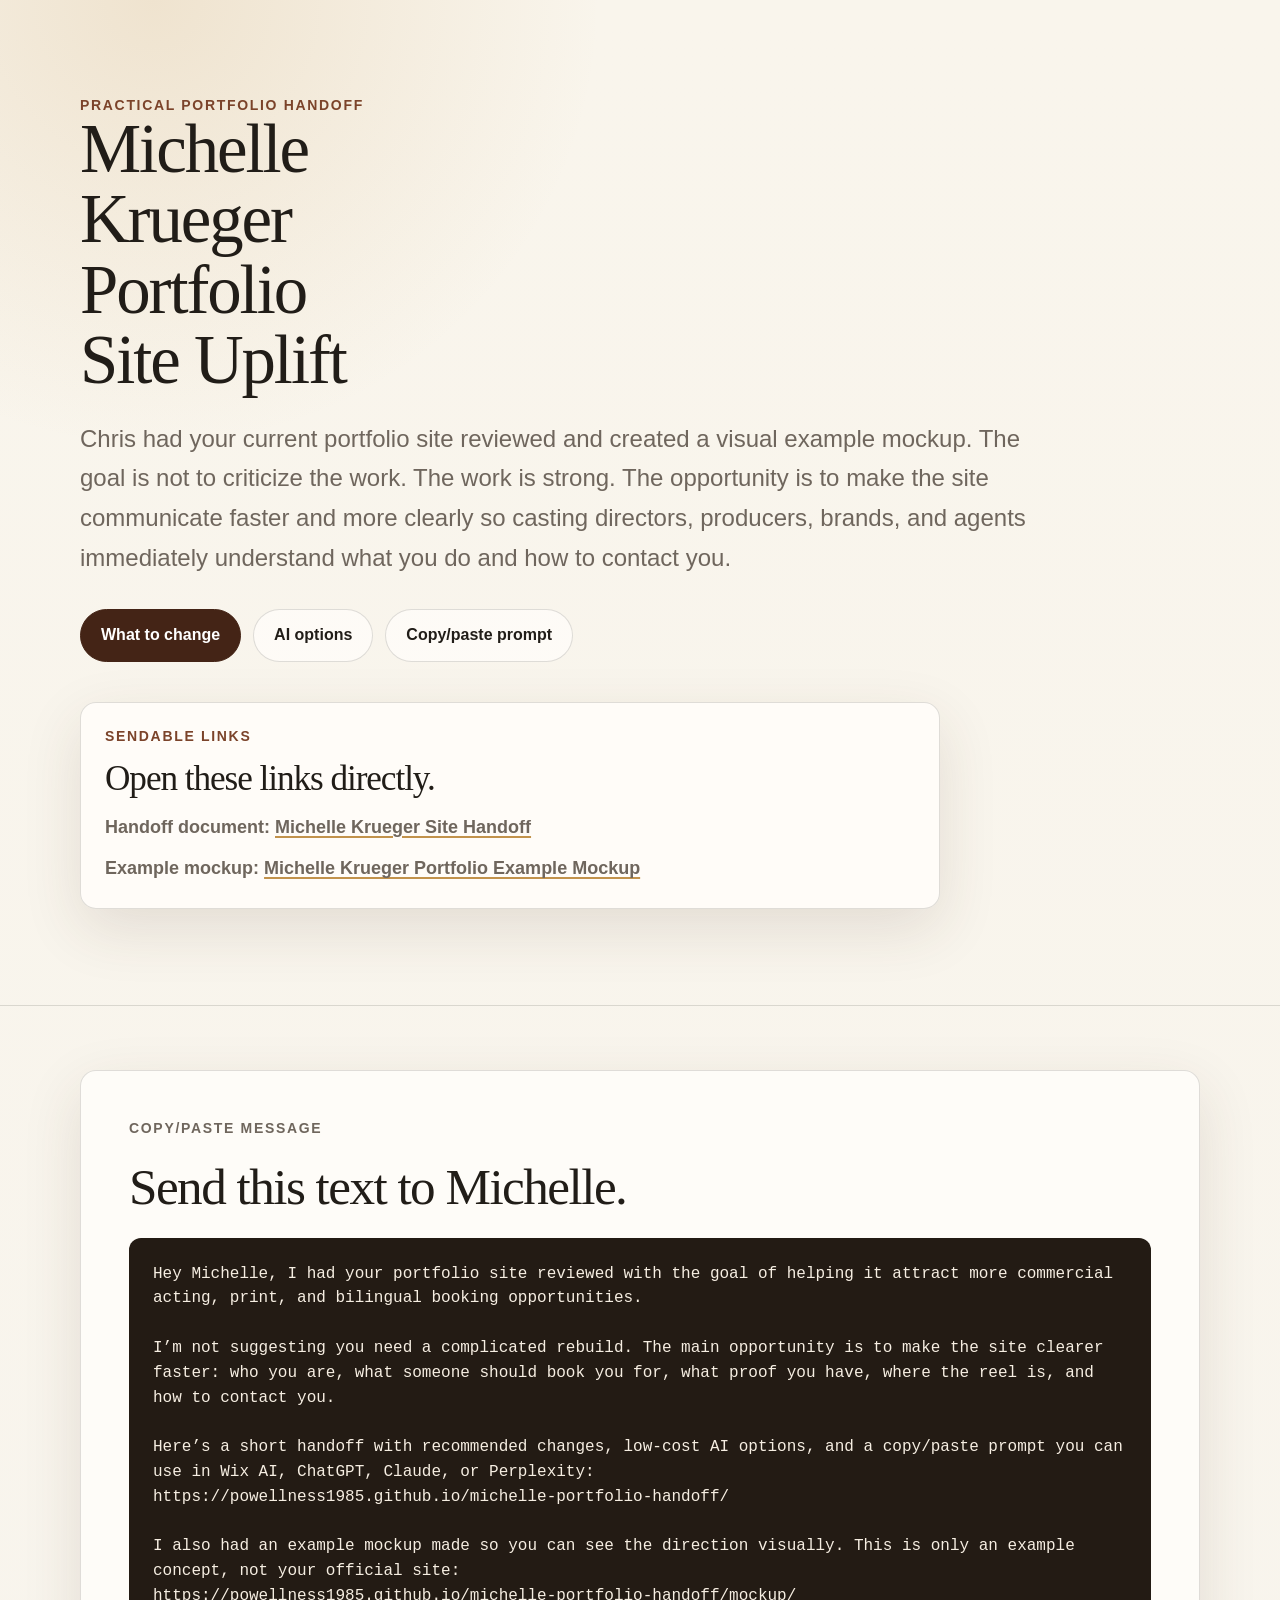
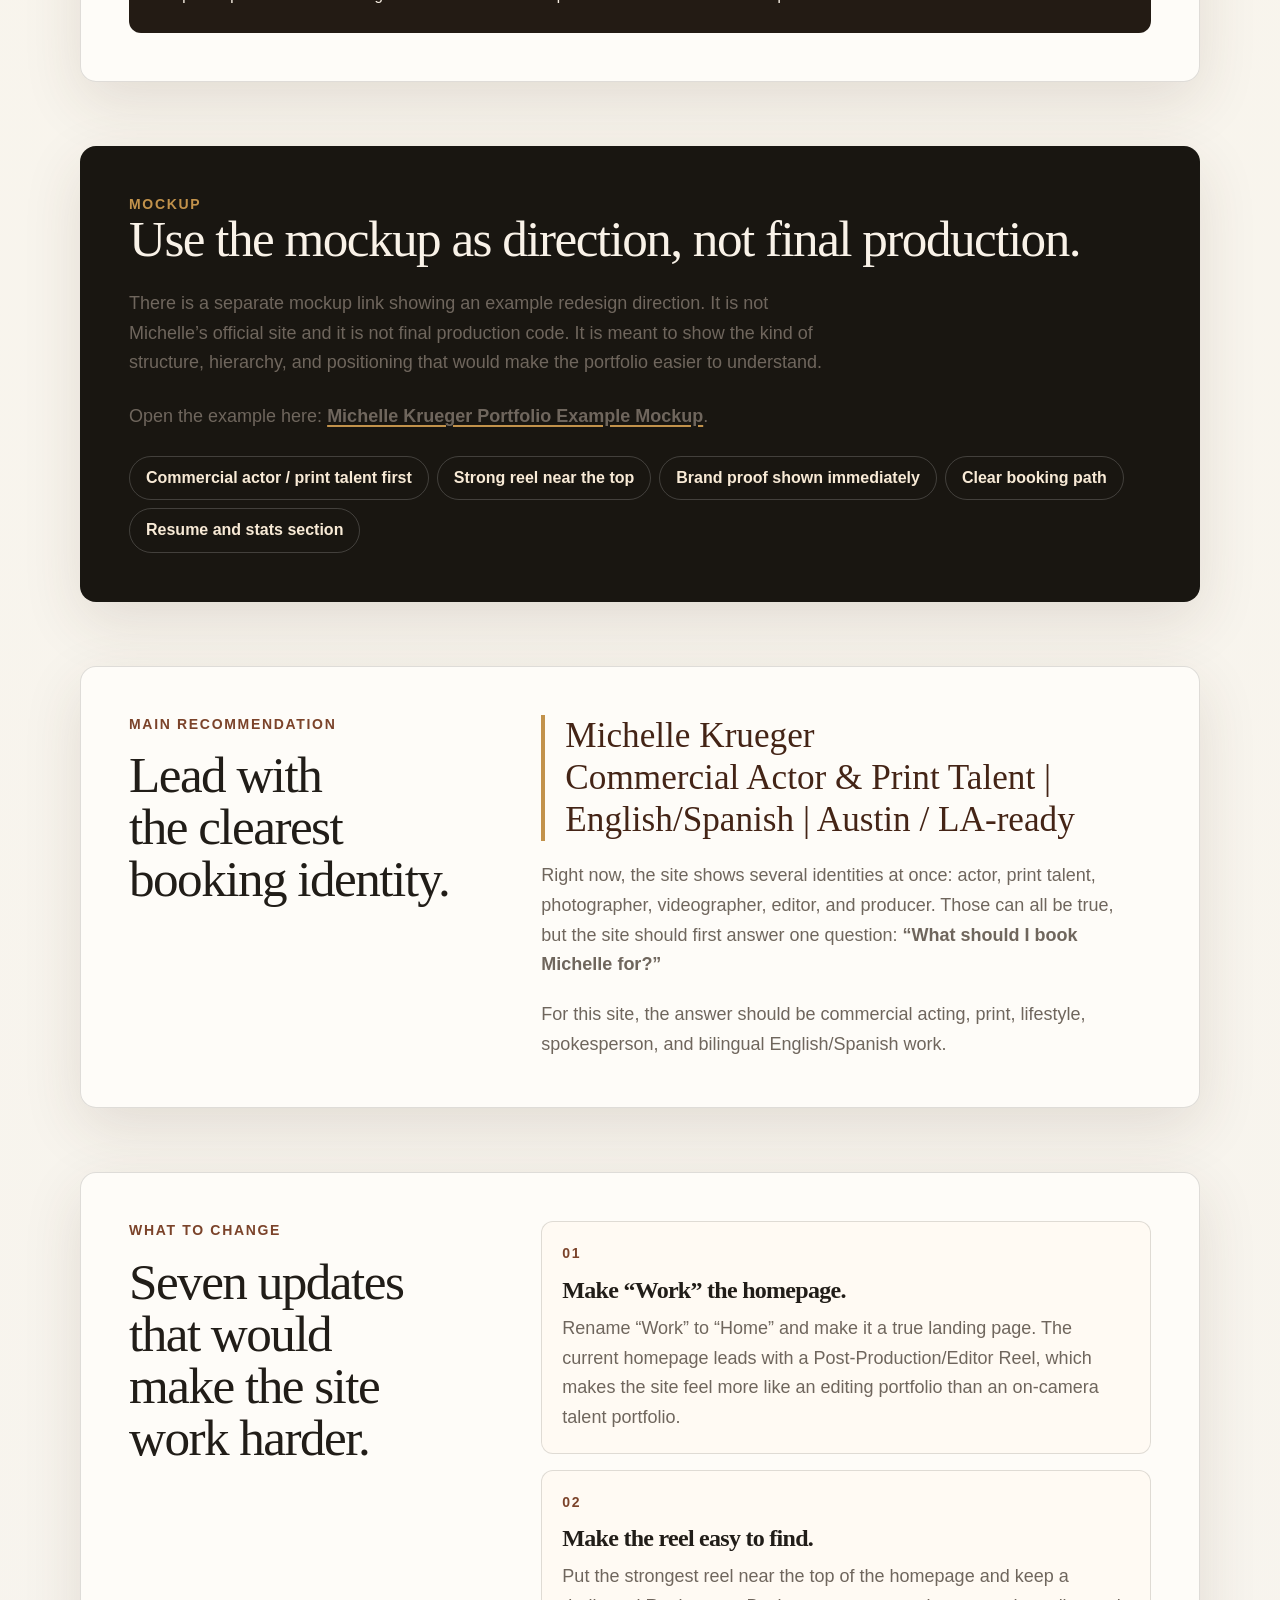
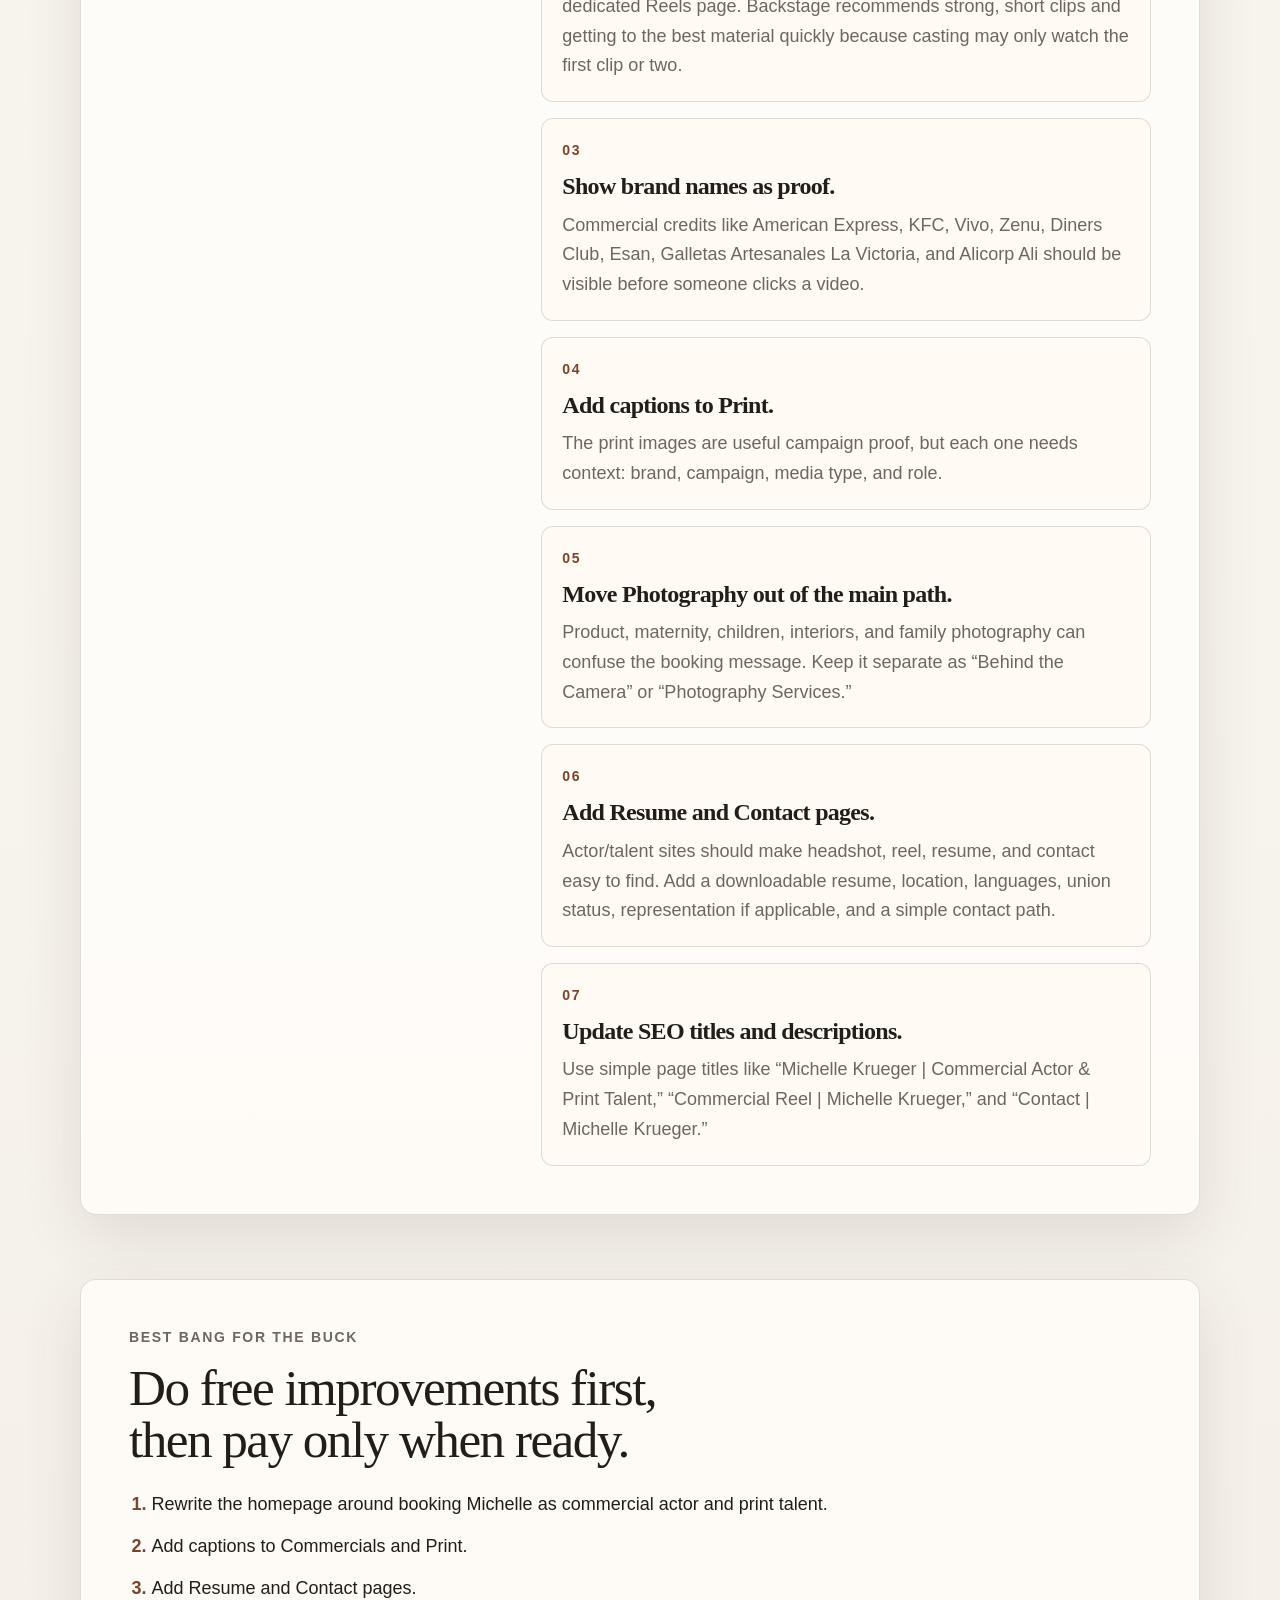
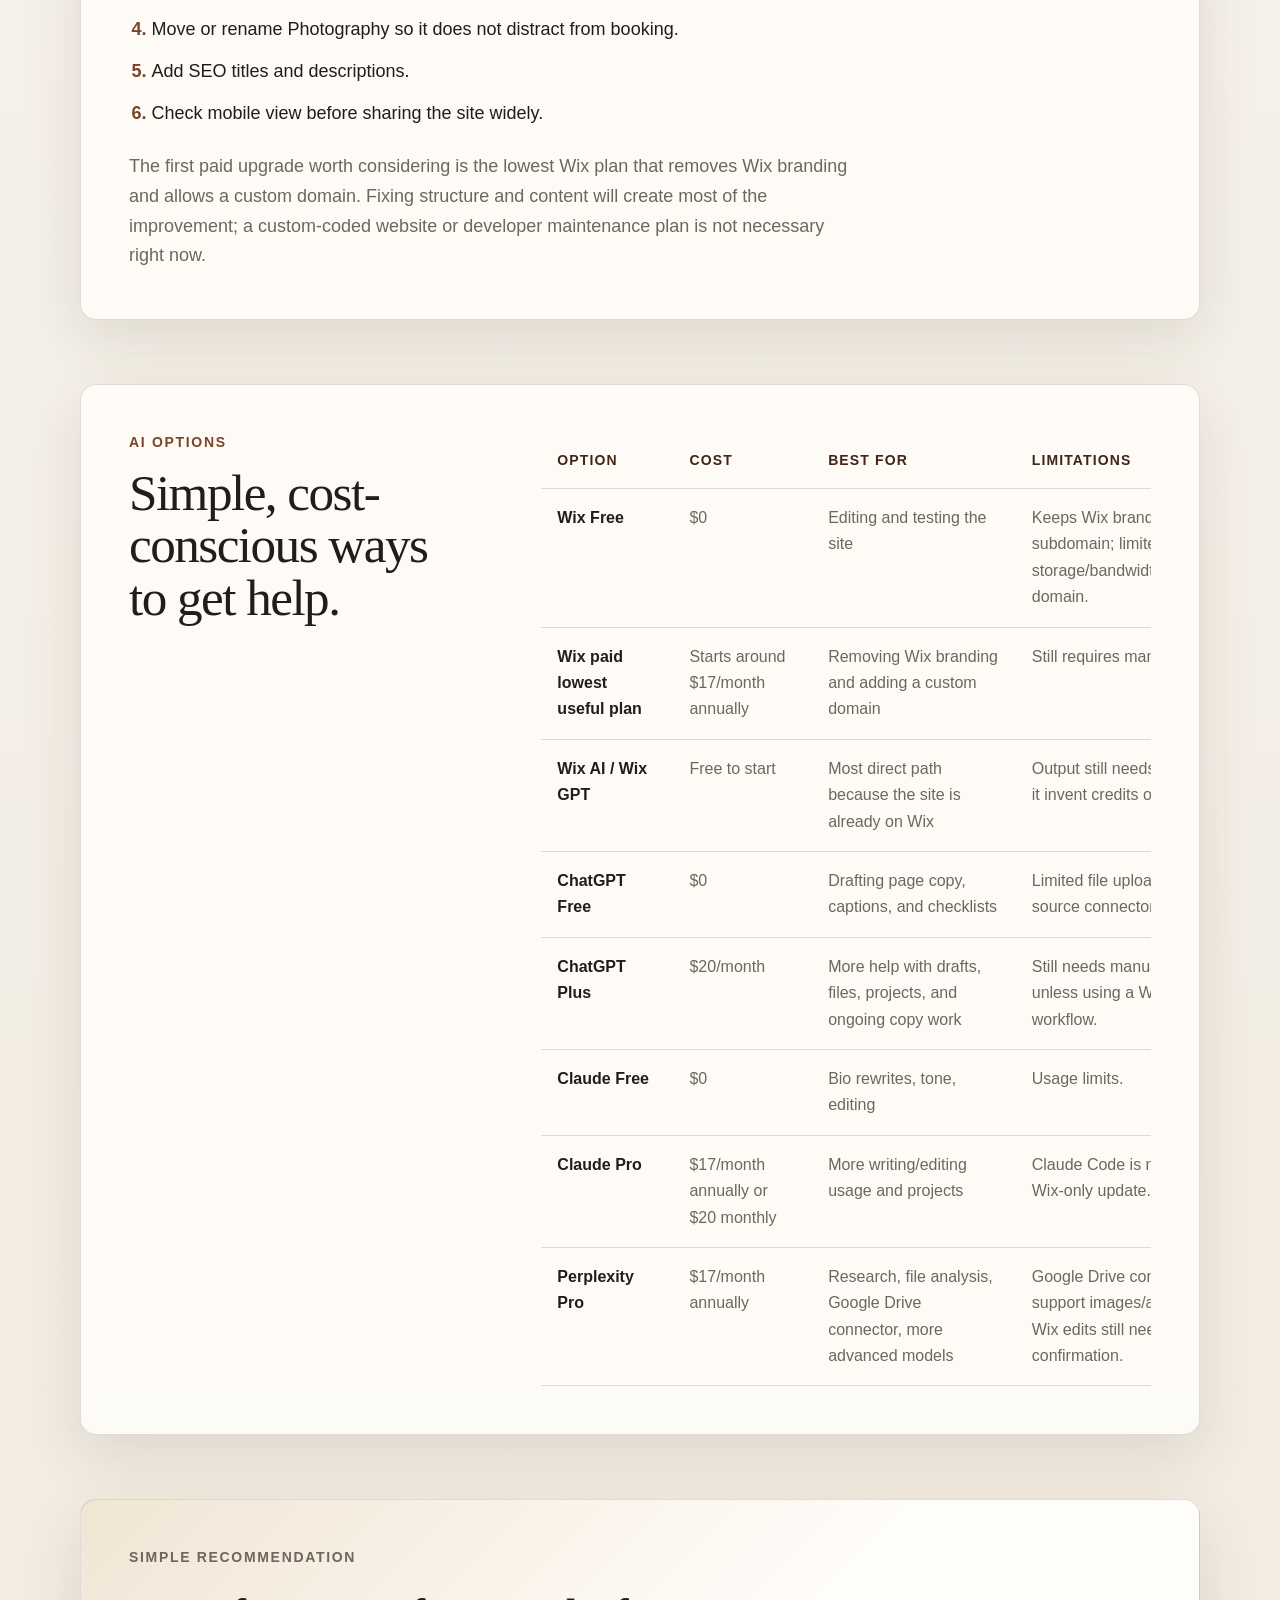
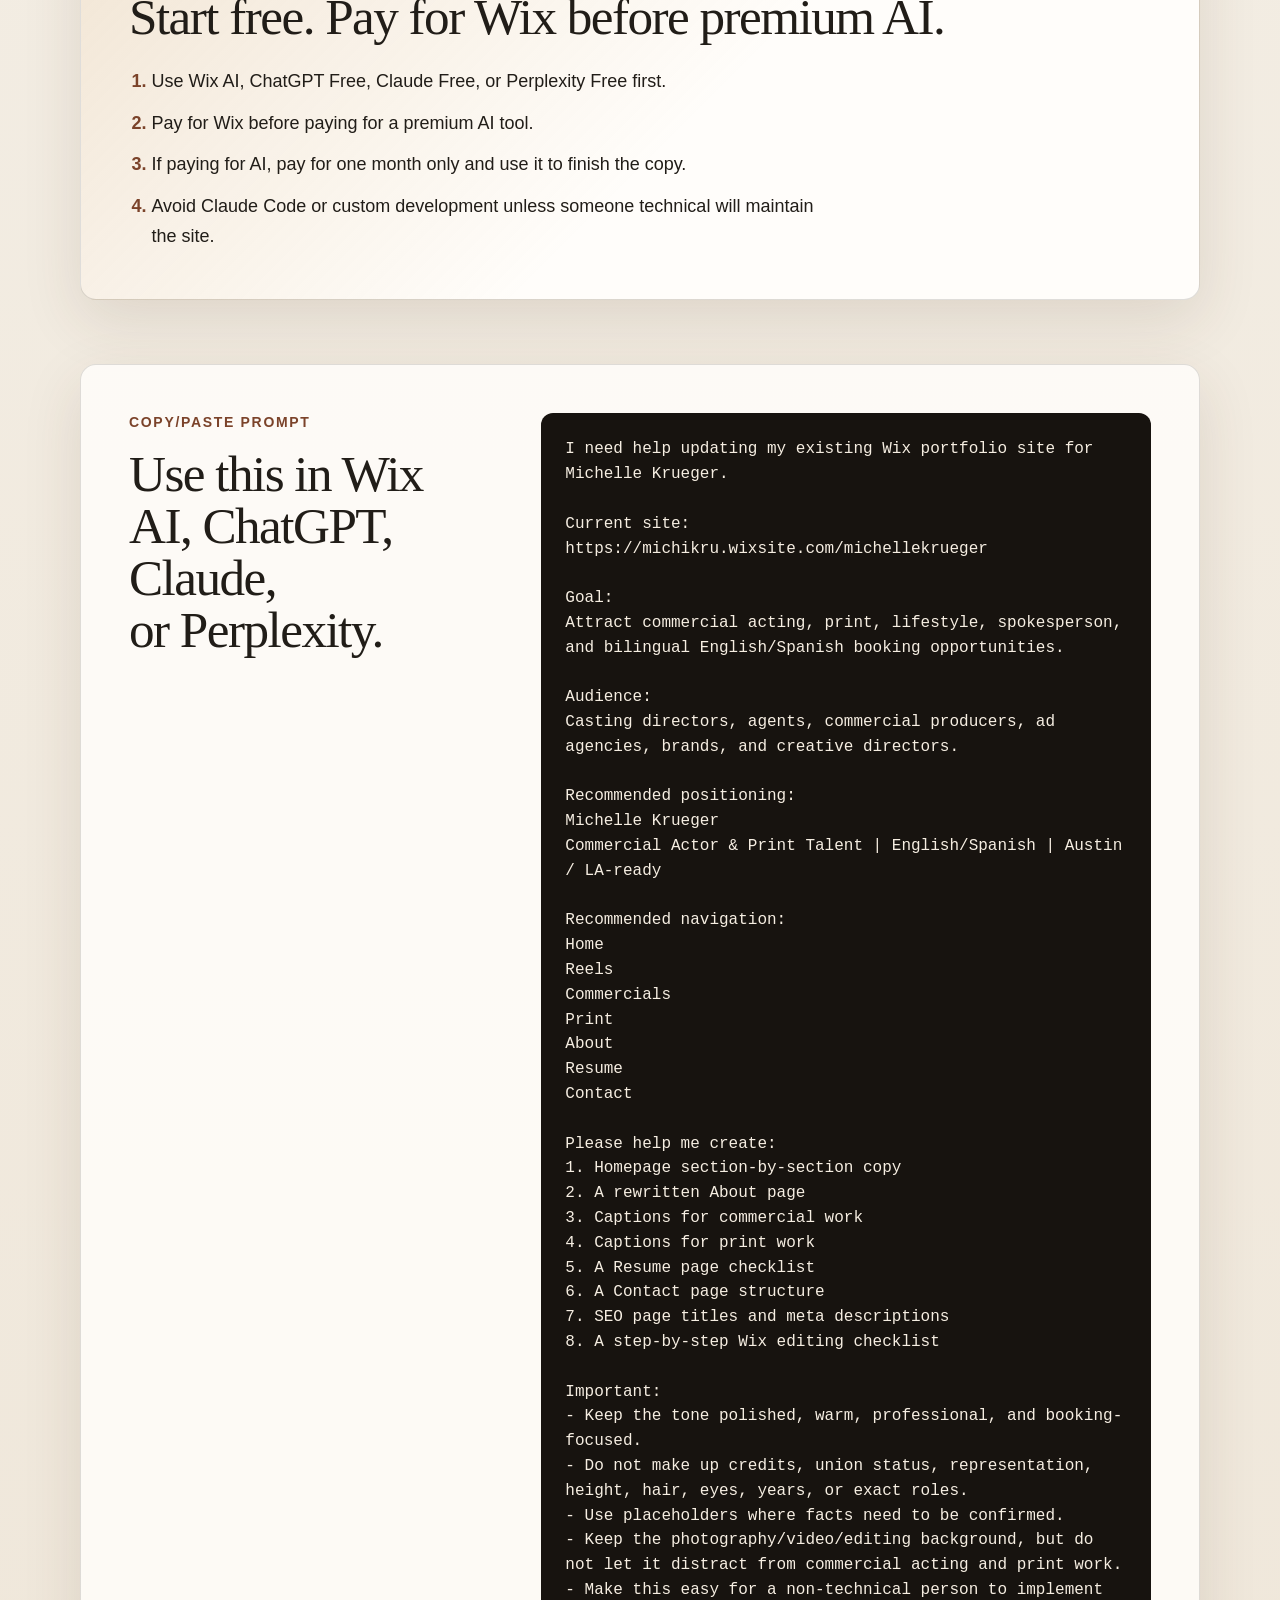
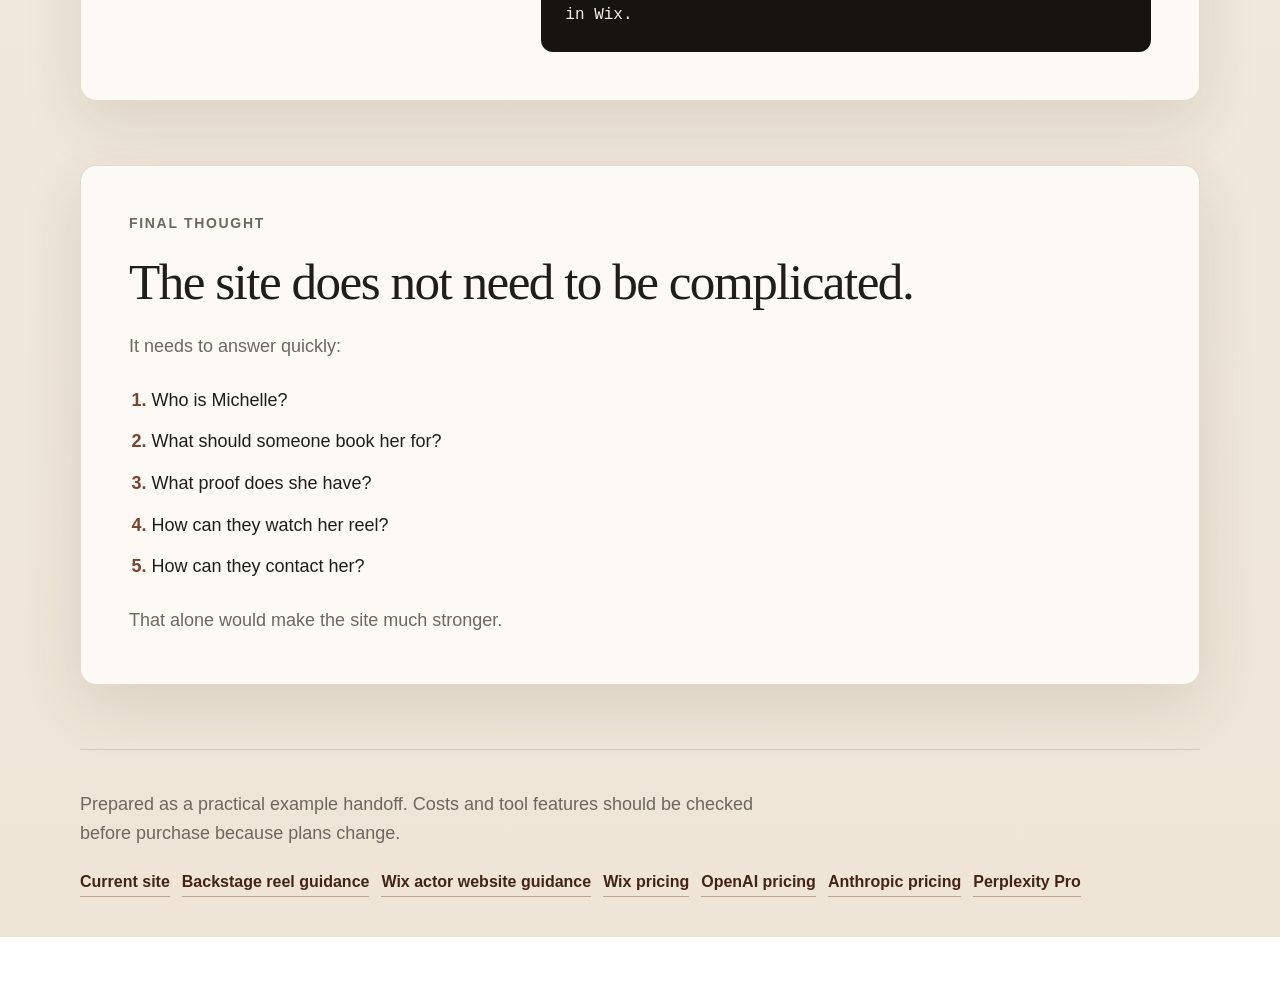
==== index.html @ 2bc83097 "Create Michelle portfolio handoff site" ====
<!doctype html>
<html lang="en">
  <head>
    <meta charset="UTF-8" />
    <meta name="viewport" content="width=device-width, initial-scale=1.0" />
    <title>Michelle Krueger Portfolio Site Uplift Handoff</title>
    <meta
      name="description"
      content="A practical, cost-conscious portfolio site handoff for Michelle Krueger with recommended changes, AI options, costs, limitations, and a copy/paste prompt."
    />
    <meta name="robots" content="noindex,nofollow,noarchive" />
    <meta property="og:title" content="Michelle Krueger Portfolio Site Uplift Handoff" />
    <meta
      property="og:description"
      content="What to change, why it matters, and how Michelle can use affordable AI tools to improve her Wix portfolio."
    />
    <meta property="og:type" content="article" />
    <link rel="preconnect" href="https://api.fontshare.com" />
    <link
      href="https://api.fontshare.com/v2/css?f[]=switzer@400,500,600,700&f[]=zodiak@400,500,700&display=swap"
      rel="stylesheet"
    />
    <link rel="stylesheet" href="styles.css" />
  </head>
  <body>
    <a class="skip-link" href="#main">Skip to content</a>

    <header class="page-header">
      <div class="header-inner">
        <p class="kicker">Practical portfolio handoff</p>
        <h1>Michelle Krueger Portfolio Site Uplift</h1>
        <p class="intro">
          Chris had your current portfolio site reviewed and created a visual example mockup. The goal
          is not to criticize the work. The work is strong. The opportunity is to make the site
          communicate faster and more clearly so casting directors, producers, brands, and agents
          immediately understand what you do and how to contact you.
        </p>
        <div class="header-actions" aria-label="Quick links">
          <a class="button primary" href="#changes">What to change</a>
          <a class="button secondary" href="#ai-options">AI options</a>
          <a class="button secondary" href="#prompt">Copy/paste prompt</a>
        </div>
        <div class="share-card" aria-label="Shareable package links">
          <p class="section-label">Sendable links</p>
          <h2>Open these links directly.</h2>
          <ul class="link-list">
            <li>
              <strong>Handoff document:</strong>
              <a href="./">Michelle Krueger Site Handoff</a>
            </li>
            <li>
              <strong>Example mockup:</strong>
              <a href="./mockup/">Michelle Krueger Portfolio Example Mockup</a>
            </li>
          </ul>
        </div>
      </div>
    </header>

    <main id="main">
      <section class="panel copy-message" aria-labelledby="copy-message-title">
        <p class="section-label">Copy/paste message</p>
        <h2 id="copy-message-title">Send this text to Michelle.</h2>
        <pre><code>Hey Michelle, I had your portfolio site reviewed with the goal of helping it attract more commercial acting, print, and bilingual booking opportunities.

I’m not suggesting you need a complicated rebuild. The main opportunity is to make the site clearer faster: who you are, what someone should book you for, what proof you have, where the reel is, and how to contact you.

Here’s a short handoff with recommended changes, low-cost AI options, and a copy/paste prompt you can use in Wix AI, ChatGPT, Claude, or Perplexity:
https://powellness1985.github.io/michelle-portfolio-handoff/

I also had an example mockup made so you can see the direction visually. This is only an example concept, not your official site:
https://powellness1985.github.io/michelle-portfolio-handoff/mockup/</code></pre>
      </section>

      <section class="panel note" aria-labelledby="mockup-title">
        <div>
          <p class="section-label">Mockup</p>
          <h2 id="mockup-title">Use the mockup as direction, not final production.</h2>
        </div>
        <p>
          There is a separate mockup link showing an example redesign direction. It is not Michelle’s
          official site and it is not final production code. It is meant to show the kind of structure,
          hierarchy, and positioning that would make the portfolio easier to understand.
        </p>
        <p>
          Open the example here:
          <a href="./mockup/">Michelle Krueger Portfolio Example Mockup</a>.
        </p>
        <ul class="pill-list" aria-label="Mockup priorities">
          <li>Commercial actor / print talent first</li>
          <li>Strong reel near the top</li>
          <li>Brand proof shown immediately</li>
          <li>Clear booking path</li>
          <li>Resume and stats section</li>
        </ul>
      </section>

      <section class="content-grid" aria-labelledby="main-recommendation">
        <div class="section-heading">
          <p class="section-label">Main recommendation</p>
          <h2 id="main-recommendation">Lead with the clearest booking identity.</h2>
        </div>
        <div class="copy">
          <blockquote>
            Michelle Krueger<br />
            Commercial Actor &amp; Print Talent | English/Spanish | Austin / LA-ready
          </blockquote>
          <p>
            Right now, the site shows several identities at once: actor, print talent, photographer,
            videographer, editor, and producer. Those can all be true, but the site should first answer
            one question: <strong>“What should I book Michelle for?”</strong>
          </p>
          <p>
            For this site, the answer should be commercial acting, print, lifestyle, spokesperson, and
            bilingual English/Spanish work.
          </p>
        </div>
      </section>

      <section class="content-grid" id="changes" aria-labelledby="changes-title">
        <div class="section-heading">
          <p class="section-label">What to change</p>
          <h2 id="changes-title">Seven updates that would make the site work harder.</h2>
        </div>
        <div class="cards">
          <article class="card">
            <span>01</span>
            <h3>Make “Work” the homepage.</h3>
            <p>
              Rename “Work” to “Home” and make it a true landing page. The current homepage leads with
              a Post-Production/Editor Reel, which makes the site feel more like an editing portfolio
              than an on-camera talent portfolio.
            </p>
          </article>
          <article class="card">
            <span>02</span>
            <h3>Make the reel easy to find.</h3>
            <p>
              Put the strongest reel near the top of the homepage and keep a dedicated Reels page.
              Backstage recommends strong, short clips and getting to the best material quickly because
              casting may only watch the first clip or two.
            </p>
          </article>
          <article class="card">
            <span>03</span>
            <h3>Show brand names as proof.</h3>
            <p>
              Commercial credits like American Express, KFC, Vivo, Zenu, Diners Club, Esan, Galletas
              Artesanales La Victoria, and Alicorp Ali should be visible before someone clicks a video.
            </p>
          </article>
          <article class="card">
            <span>04</span>
            <h3>Add captions to Print.</h3>
            <p>
              The print images are useful campaign proof, but each one needs context: brand, campaign,
              media type, and role.
            </p>
          </article>
          <article class="card">
            <span>05</span>
            <h3>Move Photography out of the main path.</h3>
            <p>
              Product, maternity, children, interiors, and family photography can confuse the booking
              message. Keep it separate as “Behind the Camera” or “Photography Services.”
            </p>
          </article>
          <article class="card">
            <span>06</span>
            <h3>Add Resume and Contact pages.</h3>
            <p>
              Actor/talent sites should make headshot, reel, resume, and contact easy to find. Add a
              downloadable resume, location, languages, union status, representation if applicable, and
              a simple contact path.
            </p>
          </article>
          <article class="card">
            <span>07</span>
            <h3>Update SEO titles and descriptions.</h3>
            <p>
              Use simple page titles like “Michelle Krueger | Commercial Actor &amp; Print Talent,”
              “Commercial Reel | Michelle Krueger,” and “Contact | Michelle Krueger.”
            </p>
          </article>
        </div>
      </section>

      <section class="panel" aria-labelledby="path-title">
        <div class="section-heading compact">
          <p class="section-label">Best bang for the buck</p>
          <h2 id="path-title">Do free improvements first, then pay only when ready.</h2>
        </div>
        <ol class="steps">
          <li>Rewrite the homepage around booking Michelle as commercial actor and print talent.</li>
          <li>Add captions to Commercials and Print.</li>
          <li>Add Resume and Contact pages.</li>
          <li>Move or rename Photography so it does not distract from booking.</li>
          <li>Add SEO titles and descriptions.</li>
          <li>Check mobile view before sharing the site widely.</li>
        </ol>
        <p>
          The first paid upgrade worth considering is the lowest Wix plan that removes Wix branding and
          allows a custom domain. Fixing structure and content will create most of the improvement; a
          custom-coded website or developer maintenance plan is not necessary right now.
        </p>
      </section>

      <section class="content-grid" id="ai-options" aria-labelledby="ai-title">
        <div class="section-heading">
          <p class="section-label">AI options</p>
          <h2 id="ai-title">Simple, cost-conscious ways to get help.</h2>
        </div>
        <div class="table-wrap">
          <table>
            <thead>
              <tr>
                <th>Option</th>
                <th>Cost</th>
                <th>Best for</th>
                <th>Limitations</th>
              </tr>
            </thead>
            <tbody>
              <tr>
                <td>Wix Free</td>
                <td>$0</td>
                <td>Editing and testing the site</td>
                <td>Keeps Wix branding and Wix subdomain; limited storage/bandwidth; no custom domain.</td>
              </tr>
              <tr>
                <td>Wix paid lowest useful plan</td>
                <td>Starts around $17/month annually</td>
                <td>Removing Wix branding and adding a custom domain</td>
                <td>Still requires manual editing.</td>
              </tr>
              <tr>
                <td>Wix AI / Wix GPT</td>
                <td>Free to start</td>
                <td>Most direct path because the site is already on Wix</td>
                <td>Output still needs review; do not let it invent credits or facts.</td>
              </tr>
              <tr>
                <td>ChatGPT Free</td>
                <td>$0</td>
                <td>Drafting page copy, captions, and checklists</td>
                <td>Limited file uploads; no internal-source connectors on Free.</td>
              </tr>
              <tr>
                <td>ChatGPT Plus</td>
                <td>$20/month</td>
                <td>More help with drafts, files, projects, and ongoing copy work</td>
                <td>Still needs manual Wix updates unless using a Wix-specific workflow.</td>
              </tr>
              <tr>
                <td>Claude Free</td>
                <td>$0</td>
                <td>Bio rewrites, tone, editing</td>
                <td>Usage limits.</td>
              </tr>
              <tr>
                <td>Claude Pro</td>
                <td>$17/month annually or $20 monthly</td>
                <td>More writing/editing usage and projects</td>
                <td>Claude Code is not needed for a Wix-only update.</td>
              </tr>
              <tr>
                <td>Perplexity Pro</td>
                <td>$17/month annually</td>
                <td>Research, file analysis, Google Drive connector, more advanced models</td>
                <td>Google Drive connector does not support images/audio/video files; Wix edits still need review and confirmation.</td>
              </tr>
            </tbody>
          </table>
        </div>
      </section>

      <section class="panel recommendation" aria-labelledby="recommendation-title">
        <p class="section-label">Simple recommendation</p>
        <h2 id="recommendation-title">Start free. Pay for Wix before premium AI.</h2>
        <ol class="steps">
          <li>Use Wix AI, ChatGPT Free, Claude Free, or Perplexity Free first.</li>
          <li>Pay for Wix before paying for a premium AI tool.</li>
          <li>If paying for AI, pay for one month only and use it to finish the copy.</li>
          <li>Avoid Claude Code or custom development unless someone technical will maintain the site.</li>
        </ol>
      </section>

      <section class="content-grid" id="prompt" aria-labelledby="prompt-title">
        <div class="section-heading">
          <p class="section-label">Copy/paste prompt</p>
          <h2 id="prompt-title">Use this in Wix AI, ChatGPT, Claude, or Perplexity.</h2>
        </div>
        <pre><code>I need help updating my existing Wix portfolio site for Michelle Krueger.

Current site:
https://michikru.wixsite.com/michellekrueger

Goal:
Attract commercial acting, print, lifestyle, spokesperson, and bilingual English/Spanish booking opportunities.

Audience:
Casting directors, agents, commercial producers, ad agencies, brands, and creative directors.

Recommended positioning:
Michelle Krueger
Commercial Actor &amp; Print Talent | English/Spanish | Austin / LA-ready

Recommended navigation:
Home
Reels
Commercials
Print
About
Resume
Contact

Please help me create:
1. Homepage section-by-section copy
2. A rewritten About page
3. Captions for commercial work
4. Captions for print work
5. A Resume page checklist
6. A Contact page structure
7. SEO page titles and meta descriptions
8. A step-by-step Wix editing checklist

Important:
- Keep the tone polished, warm, professional, and booking-focused.
- Do not make up credits, union status, representation, height, hair, eyes, years, or exact roles.
- Use placeholders where facts need to be confirmed.
- Keep the photography/video/editing background, but do not let it distract from commercial acting and print work.
- Make this easy for a non-technical person to implement in Wix.</code></pre>
      </section>

      <section class="panel final-thought" aria-labelledby="final-title">
        <p class="section-label">Final thought</p>
        <h2 id="final-title">The site does not need to be complicated.</h2>
        <p>It needs to answer quickly:</p>
        <ol class="steps short">
          <li>Who is Michelle?</li>
          <li>What should someone book her for?</li>
          <li>What proof does she have?</li>
          <li>How can they watch her reel?</li>
          <li>How can they contact her?</li>
        </ol>
        <p>That alone would make the site much stronger.</p>
      </section>
    </main>

    <footer class="footer">
      <p>
        Prepared as a practical example handoff. Costs and tool features should be checked before
        purchase because plans change.
      </p>
      <nav aria-label="Sources">
        <a href="https://michikru.wixsite.com/michellekrueger">Current site</a>
        <a href="https://www.backstage.com/magazine/article/create-demo-reel-1-4847/">Backstage reel guidance</a>
        <a href="https://www.wix.com/blog/best-actor-websites">Wix actor website guidance</a>
        <a href="https://www.wix.com/plans">Wix pricing</a>
        <a href="https://openai.com/pricing">OpenAI pricing</a>
        <a href="https://www.anthropic.com/pricing">Anthropic pricing</a>
        <a href="https://www.perplexity.ai/pro">Perplexity Pro</a>
      </nav>
    </footer>
  </body>
</html>
---- styles.css ----
:root {
  --font-display: "Zodiak", Georgia, serif;
  --font-body: "Switzer", Arial, sans-serif;
  --text-xs: clamp(0.75rem, 0.7rem + 0.25vw, 0.875rem);
  --text-sm: clamp(0.875rem, 0.8rem + 0.35vw, 1rem);
  --text-base: clamp(1rem, 0.95rem + 0.25vw, 1.125rem);
  --text-lg: clamp(1.125rem, 1rem + 0.75vw, 1.5rem);
  --text-xl: clamp(1.5rem, 1.2rem + 1.25vw, 2.25rem);
  --text-2xl: clamp(2rem, 1.2rem + 2.5vw, 3.5rem);
  --text-hero: clamp(2.6rem, 1.1rem + 4vw, 5rem);
  --space-1: 0.25rem;
  --space-2: 0.5rem;
  --space-3: 0.75rem;
  --space-4: 1rem;
  --space-5: 1.25rem;
  --space-6: 1.5rem;
  --space-8: 2rem;
  --space-10: 2.5rem;
  --space-12: 3rem;
  --space-16: 4rem;
  --space-20: 5rem;
  --space-24: 6rem;
  --radius-sm: 0.375rem;
  --radius-md: 0.5rem;
  --radius-lg: 0.75rem;
  --radius-xl: 1rem;
  --radius-full: 9999px;
  --bg: #f7f4ee;
  --surface: #fffdfa;
  --surface-2: #eee7dc;
  --surface-3: #191611;
  --text: #211d18;
  --muted: #6f665d;
  --faint: #a89f94;
  --line: color-mix(in oklab, var(--text) 14%, transparent);
  --accent: #7b432a;
  --accent-dark: #442416;
  --gold: #c2924b;
  --shadow: 0 20px 60px color-mix(in oklab, #4d3525 12%, transparent);
}

*,
*::before,
*::after {
  box-sizing: border-box;
  margin: 0;
  padding: 0;
}

html {
  -moz-text-size-adjust: none;
  -webkit-text-size-adjust: none;
  text-size-adjust: none;
  scroll-behavior: smooth;
  scroll-padding-top: var(--space-16);
}

body {
  min-height: 100dvh;
  font-family: var(--font-body);
  font-size: var(--text-base);
  line-height: 1.65;
  color: var(--text);
  background:
    radial-gradient(circle at 12% 0%, color-mix(in oklab, var(--gold) 18%, transparent), transparent 28rem),
    linear-gradient(180deg, #f9f5ec 0%, var(--bg) 42%, #eee5d7 100%);
  -webkit-font-smoothing: antialiased;
  text-rendering: optimizeLegibility;
}

a {
  color: inherit;
}

p,
li {
  max-width: 72ch;
  text-wrap: pretty;
}

h1,
h2,
h3 {
  font-family: var(--font-display);
  line-height: 1.02;
  letter-spacing: -0.03em;
  text-wrap: balance;
}

h1 {
  max-width: 11ch;
  font-size: var(--text-hero);
  font-weight: 500;
}

h2 {
  font-size: var(--text-2xl);
  font-weight: 500;
}

h3 {
  font-size: var(--text-lg);
  font-weight: 600;
}

strong {
  font-weight: 700;
}

:focus-visible {
  outline: 2px solid var(--accent);
  outline-offset: 4px;
  border-radius: var(--radius-sm);
}

.skip-link {
  position: fixed;
  left: var(--space-4);
  top: var(--space-4);
  z-index: 20;
  transform: translateY(-150%);
  border-radius: var(--radius-full);
  background: var(--accent);
  color: #fff;
  padding: var(--space-3) var(--space-4);
  font-weight: 700;
  text-decoration: none;
}

.skip-link:focus {
  transform: translateY(0);
}

.page-header {
  border-bottom: 1px solid var(--line);
  padding: clamp(var(--space-16), 10vw, var(--space-24)) var(--space-5);
}

.header-inner,
main,
.footer {
  width: min(1120px, calc(100% - var(--space-8)));
  margin-inline: auto;
}

.kicker,
.section-label {
  color: var(--accent);
  font-size: var(--text-xs);
  font-weight: 800;
  letter-spacing: 0.12em;
  line-height: 1.3;
  text-transform: uppercase;
}

.intro {
  margin-top: var(--space-6);
  color: var(--muted);
  font-size: var(--text-lg);
}

.share-card {
  background: color-mix(in oklab, var(--surface) 88%, transparent);
  border: 1px solid var(--line);
  border-radius: var(--radius-xl);
  box-shadow: var(--shadow);
  display: grid;
  gap: var(--space-4);
  margin-top: var(--space-10);
  max-width: 860px;
  padding: var(--space-6);
}

.share-card h2 {
  font-size: var(--text-xl);
}

.link-list {
  display: grid;
  gap: var(--space-3);
  list-style: none;
}

.link-list li {
  color: var(--muted);
}

.link-list a,
.note a {
  color: inherit;
  font-weight: 800;
  text-decoration-color: var(--gold);
  text-decoration-thickness: 2px;
  text-underline-offset: 0.18em;
}

.header-actions {
  display: flex;
  flex-wrap: wrap;
  gap: var(--space-3);
  margin-top: var(--space-8);
}

.button {
  align-items: center;
  border: 1px solid var(--line);
  border-radius: var(--radius-full);
  display: inline-flex;
  min-height: 44px;
  justify-content: center;
  padding: var(--space-3) var(--space-5);
  text-decoration: none;
  font-size: var(--text-sm);
  font-weight: 800;
}

.button.primary {
  background: var(--accent-dark);
  border-color: var(--accent-dark);
  color: #fff;
}

.button.secondary {
  background: color-mix(in oklab, var(--surface) 74%, transparent);
  color: var(--text);
}

main {
  display: grid;
  gap: var(--space-16);
  padding-block: var(--space-16);
}

.panel,
.content-grid {
  border: 1px solid var(--line);
  border-radius: var(--radius-xl);
  background: color-mix(in oklab, var(--surface) 86%, transparent);
  box-shadow: var(--shadow);
  padding: clamp(var(--space-6), 5vw, var(--space-12));
}

.panel {
  display: grid;
  gap: var(--space-6);
}

.note {
  background: var(--surface-3);
  color: #f9f2e8;
}

.note .section-label {
  color: var(--gold);
}

.note p {
  color: #d9ccbc;
}

.pill-list {
  display: flex;
  flex-wrap: wrap;
  gap: var(--space-2);
  list-style: none;
}

.pill-list li {
  border: 1px solid color-mix(in oklab, #fff 18%, transparent);
  border-radius: var(--radius-full);
  color: #f8ead6;
  font-size: var(--text-sm);
  font-weight: 700;
  padding: var(--space-2) var(--space-4);
}

.content-grid {
  display: grid;
  grid-template-columns: minmax(0, 0.8fr) minmax(0, 1.4fr);
  gap: clamp(var(--space-8), 6vw, var(--space-16));
}

.section-heading {
  display: grid;
  align-content: start;
  gap: var(--space-4);
}

.section-heading.compact {
  max-width: 720px;
}

.copy {
  display: grid;
  gap: var(--space-5);
}

blockquote {
  border-left: 0.25rem solid var(--gold);
  color: var(--accent-dark);
  font-family: var(--font-display);
  font-size: var(--text-xl);
  line-height: 1.2;
  padding-left: var(--space-5);
}

.cards {
  display: grid;
  gap: var(--space-4);
}

.card {
  background: #fffaf3;
  border: 1px solid var(--line);
  border-radius: var(--radius-lg);
  display: grid;
  gap: var(--space-3);
  padding: var(--space-5);
}

.card span {
  color: var(--accent);
  font-size: var(--text-xs);
  font-weight: 900;
  letter-spacing: 0.12em;
}

.card p,
.panel p,
.copy p {
  color: var(--muted);
}

.steps {
  display: grid;
  gap: var(--space-3);
  padding-left: 1.4rem;
}

.steps li::marker {
  color: var(--accent);
  font-weight: 800;
}

.steps.short {
  max-width: 520px;
}

.table-wrap {
  overflow-x: auto;
}

table {
  border-collapse: collapse;
  min-width: 760px;
  width: 100%;
}

th,
td {
  border-bottom: 1px solid var(--line);
  padding: var(--space-4);
  text-align: left;
  vertical-align: top;
}

th {
  color: var(--accent-dark);
  font-size: var(--text-xs);
  letter-spacing: 0.08em;
  text-transform: uppercase;
}

td {
  color: var(--muted);
  font-size: var(--text-sm);
}

td:first-child {
  color: var(--text);
  font-weight: 800;
}

pre {
  background: #17130f;
  border-radius: var(--radius-lg);
  color: #f6eee2;
  font-size: var(--text-sm);
  line-height: 1.55;
  max-width: 100%;
  overflow-x: auto;
  padding: var(--space-6);
  white-space: pre-wrap;
}

code {
  font-family: ui-monospace, SFMono-Regular, Menlo, Monaco, Consolas, "Liberation Mono", monospace;
}

.recommendation {
  background:
    linear-gradient(135deg, color-mix(in oklab, var(--gold) 22%, transparent), transparent 55%),
    var(--surface);
}

.copy-message pre {
  background: #231b14;
}

.footer {
  border-top: 1px solid var(--line);
  color: var(--muted);
  display: grid;
  gap: var(--space-5);
  padding-block: var(--space-10);
}

.footer nav {
  display: flex;
  flex-wrap: wrap;
  gap: var(--space-3);
}

.footer a {
  border-bottom: 1px solid color-mix(in oklab, var(--accent) 40%, transparent);
  color: var(--accent-dark);
  font-size: var(--text-sm);
  font-weight: 700;
  text-decoration: none;
}

@media (max-width: 860px) {
  .content-grid {
    grid-template-columns: 1fr;
  }

  h1 {
    max-width: 9ch;
  }
}

@media (max-width: 560px) {
  .header-inner,
  main,
  .footer {
    width: min(100% - var(--space-5), 1120px);
  }

  .page-header {
    padding-top: var(--space-12);
  }

  .header-actions {
    align-items: stretch;
    flex-direction: column;
  }

  .button {
    width: 100%;
  }

  main {
    gap: var(--space-10);
    padding-block: var(--space-10);
  }

  .panel,
  .content-grid {
    padding: var(--space-5);
  }
}

@media (prefers-reduced-motion: reduce) {
  *,
  *::before,
  *::after {
    animation-duration: 0.01ms !important;
    animation-iteration-count: 1 !important;
    scroll-behavior: auto !important;
    transition-duration: 0.01ms !important;
  }
}
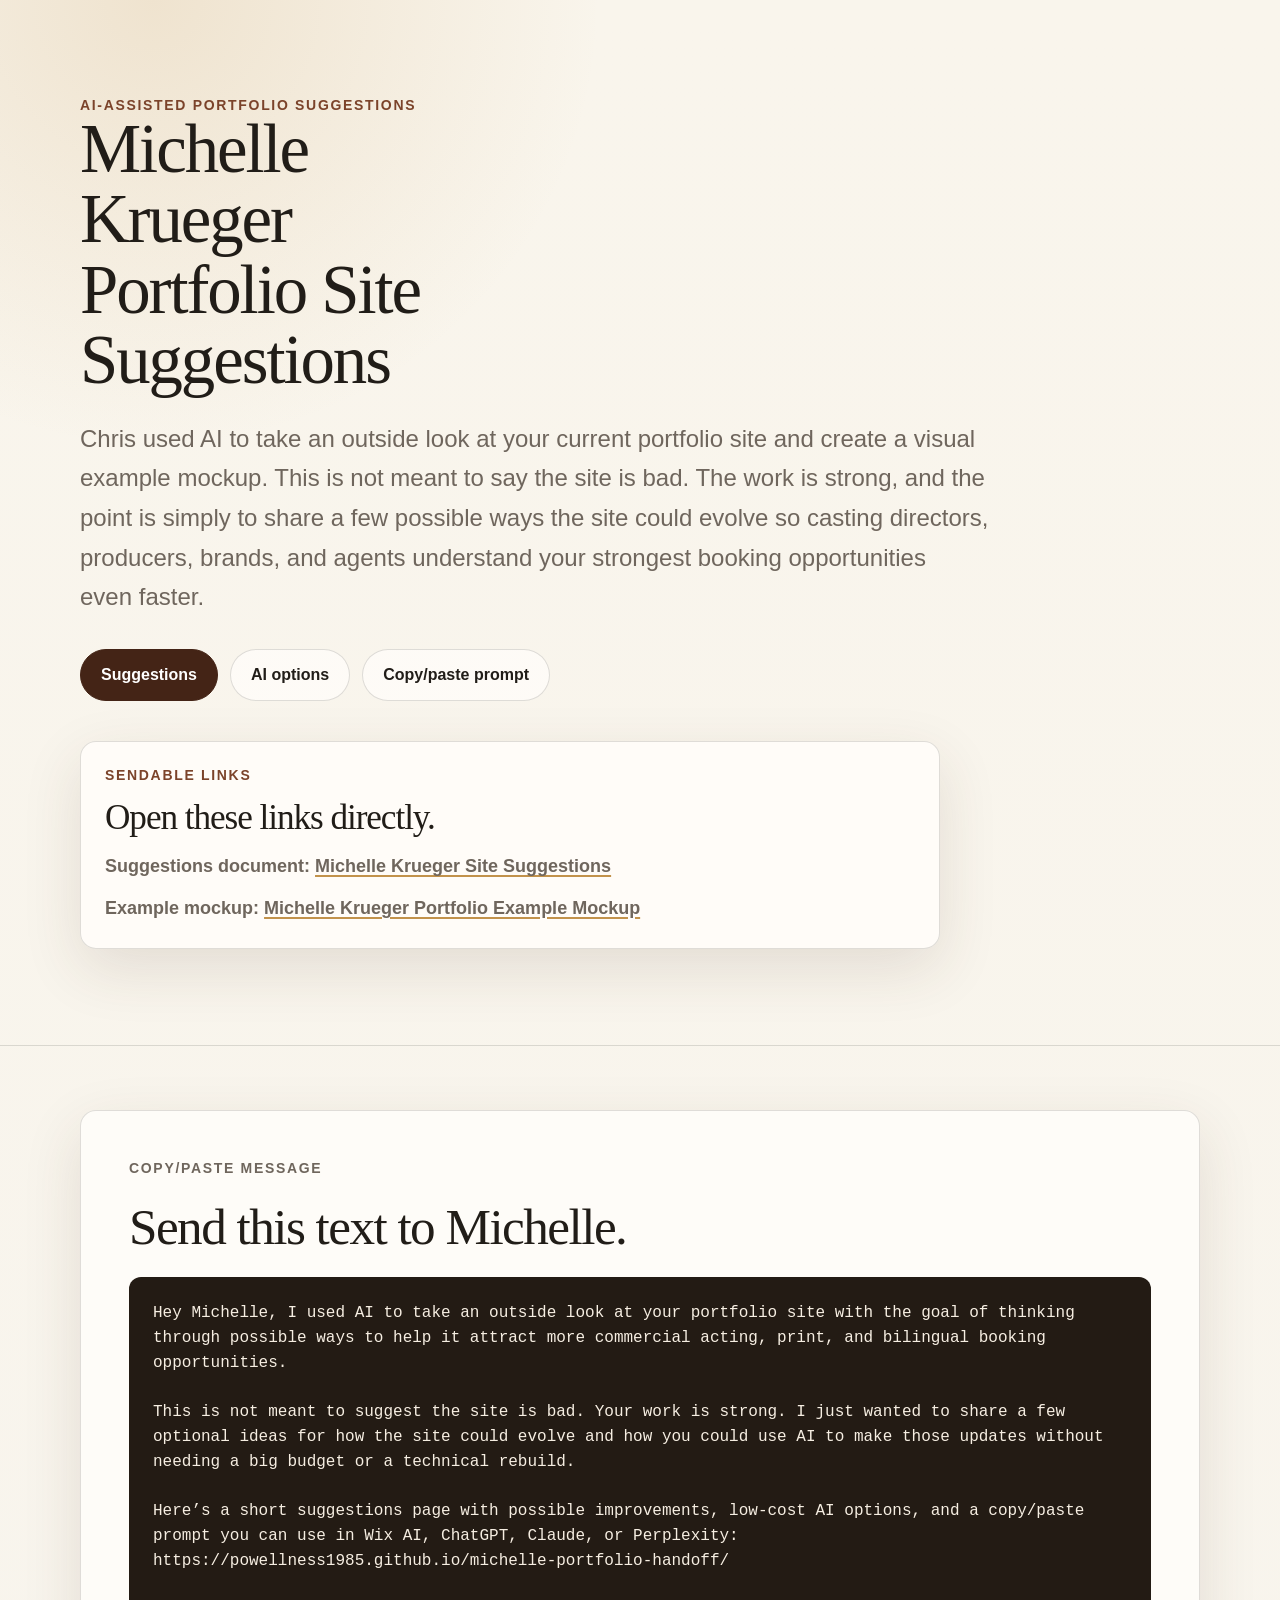
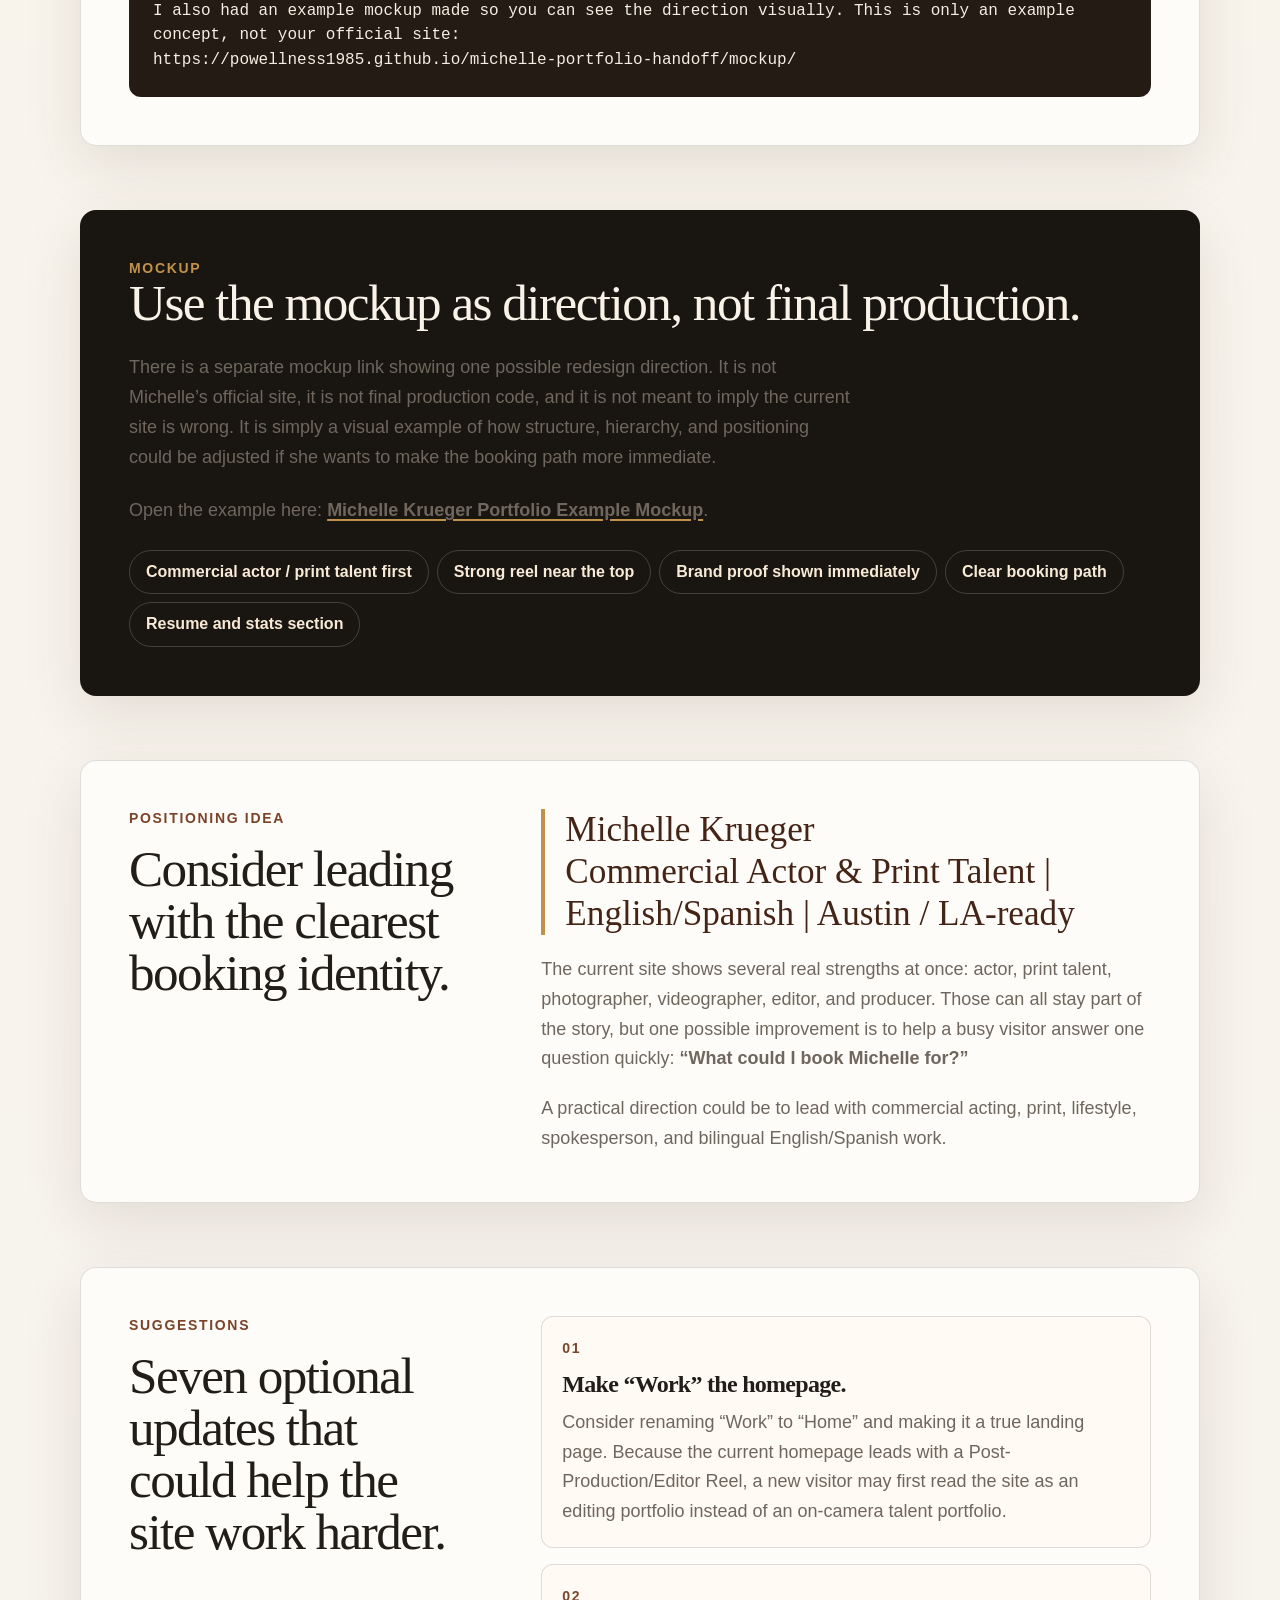
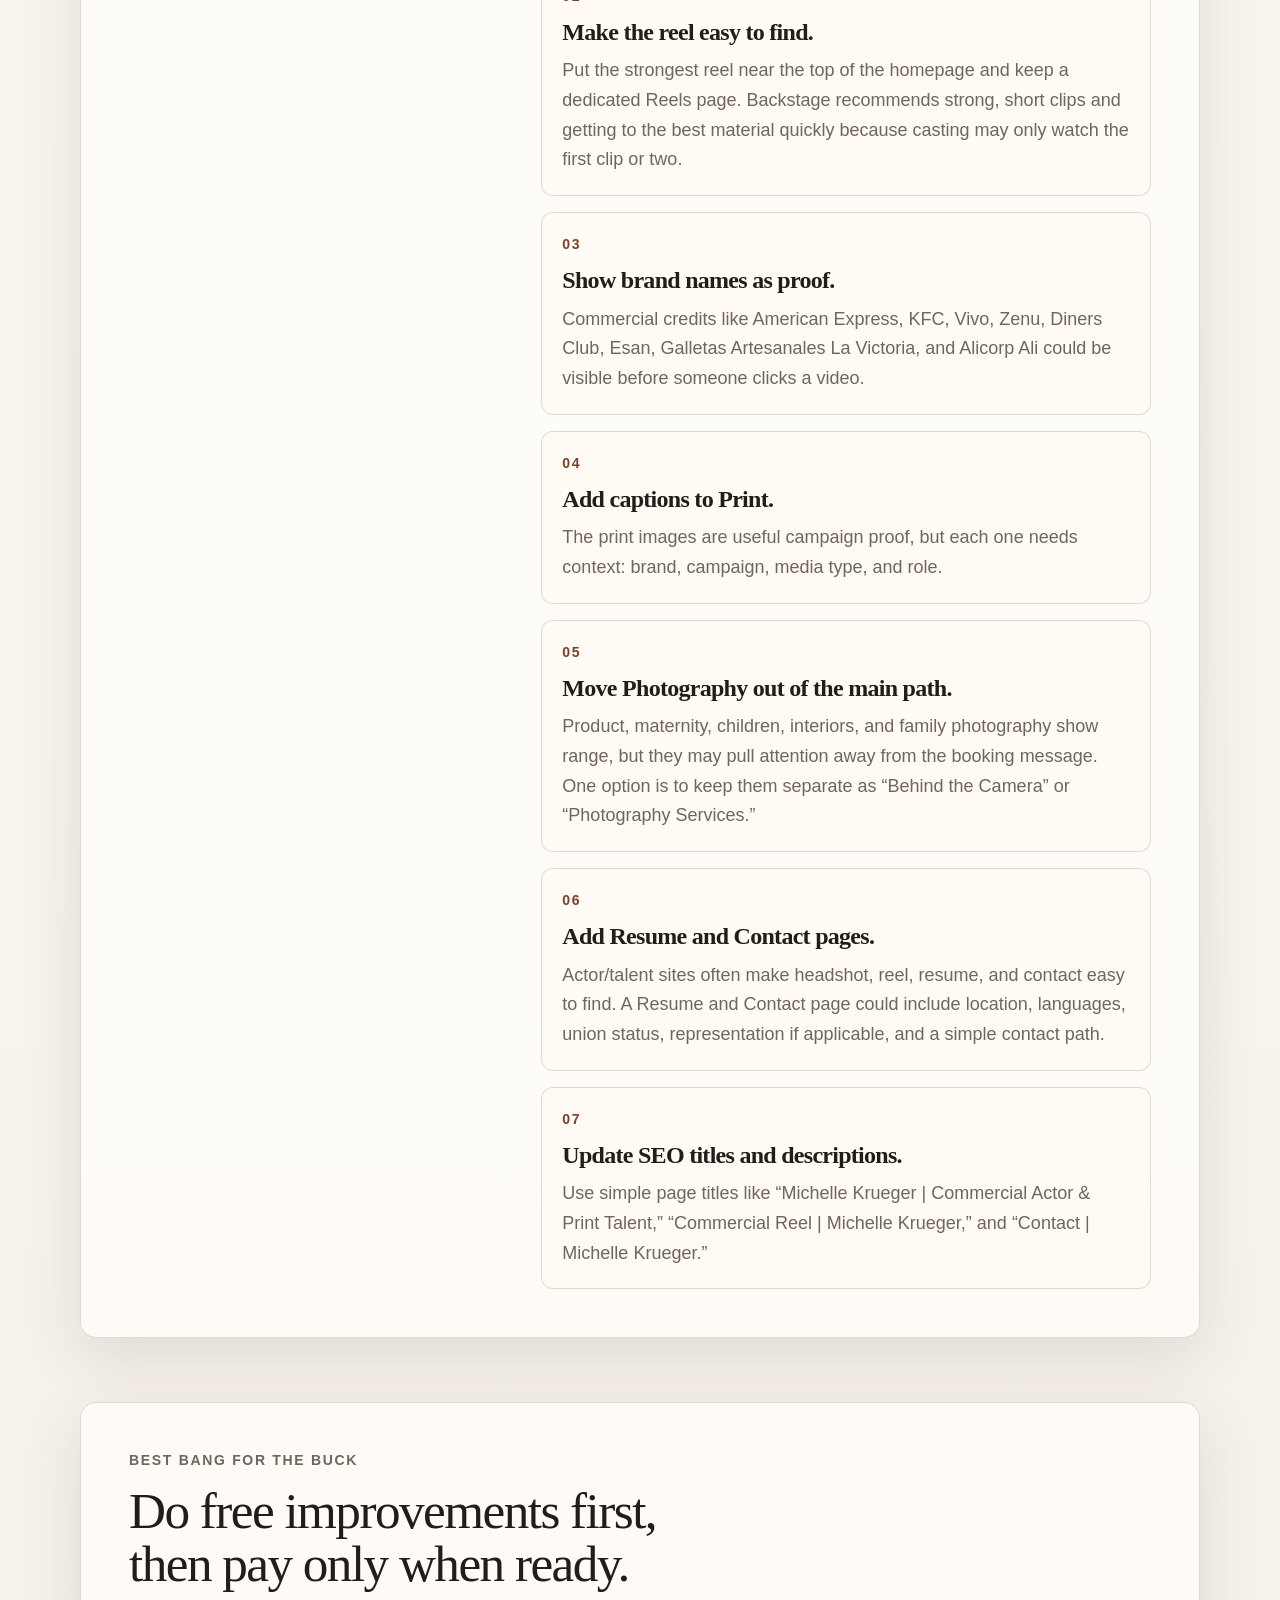
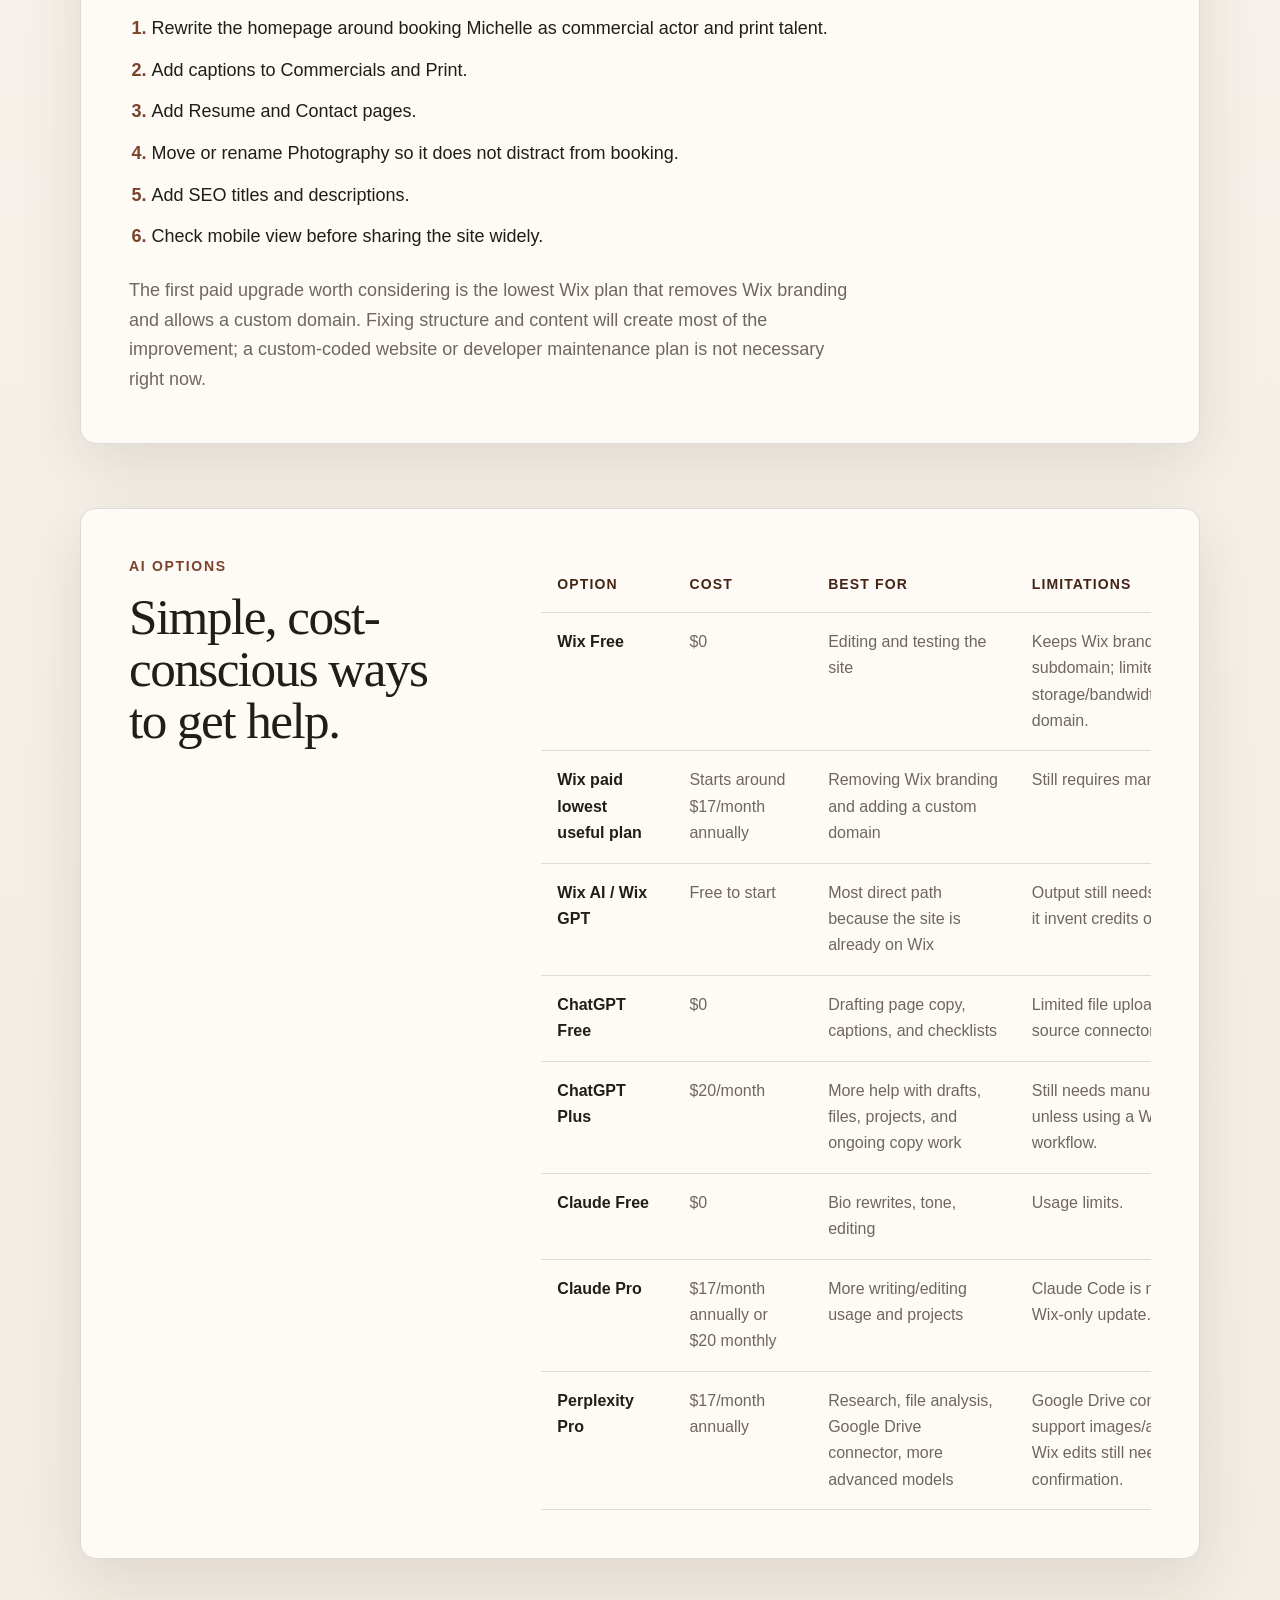
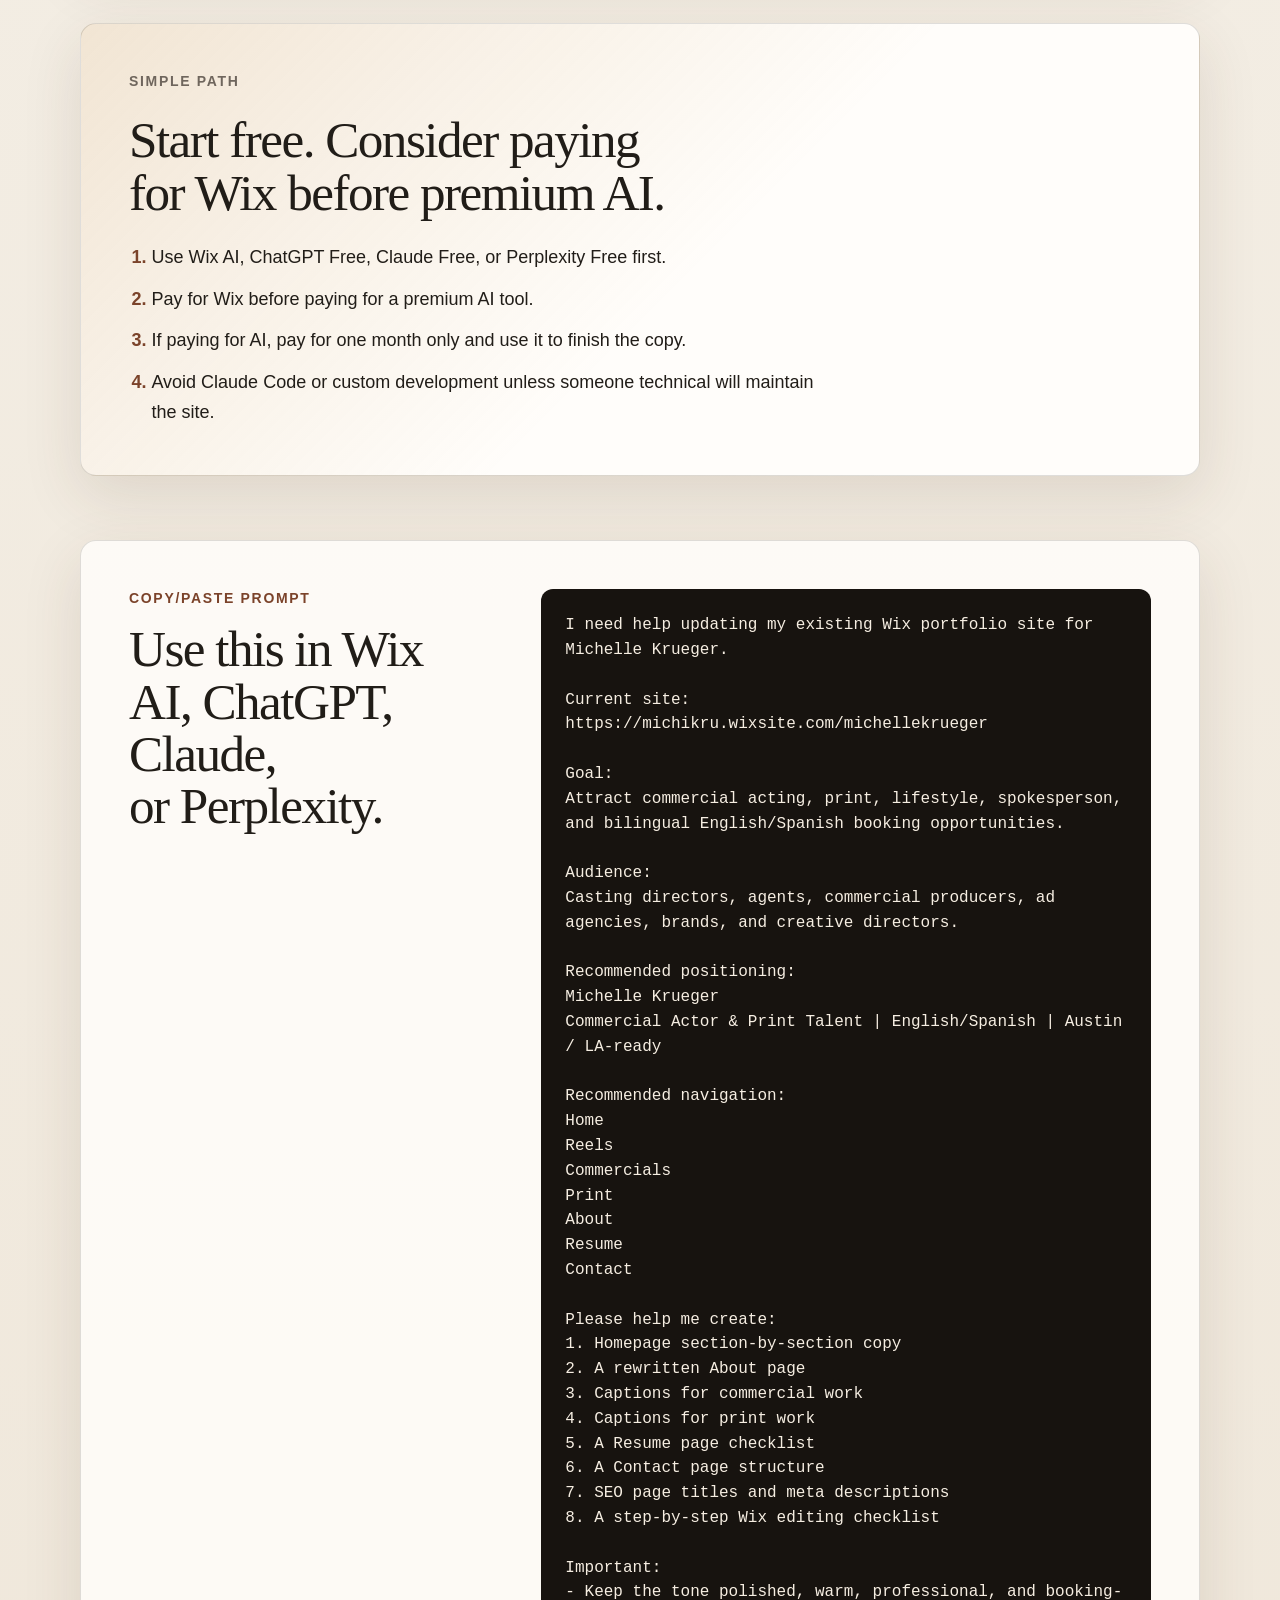
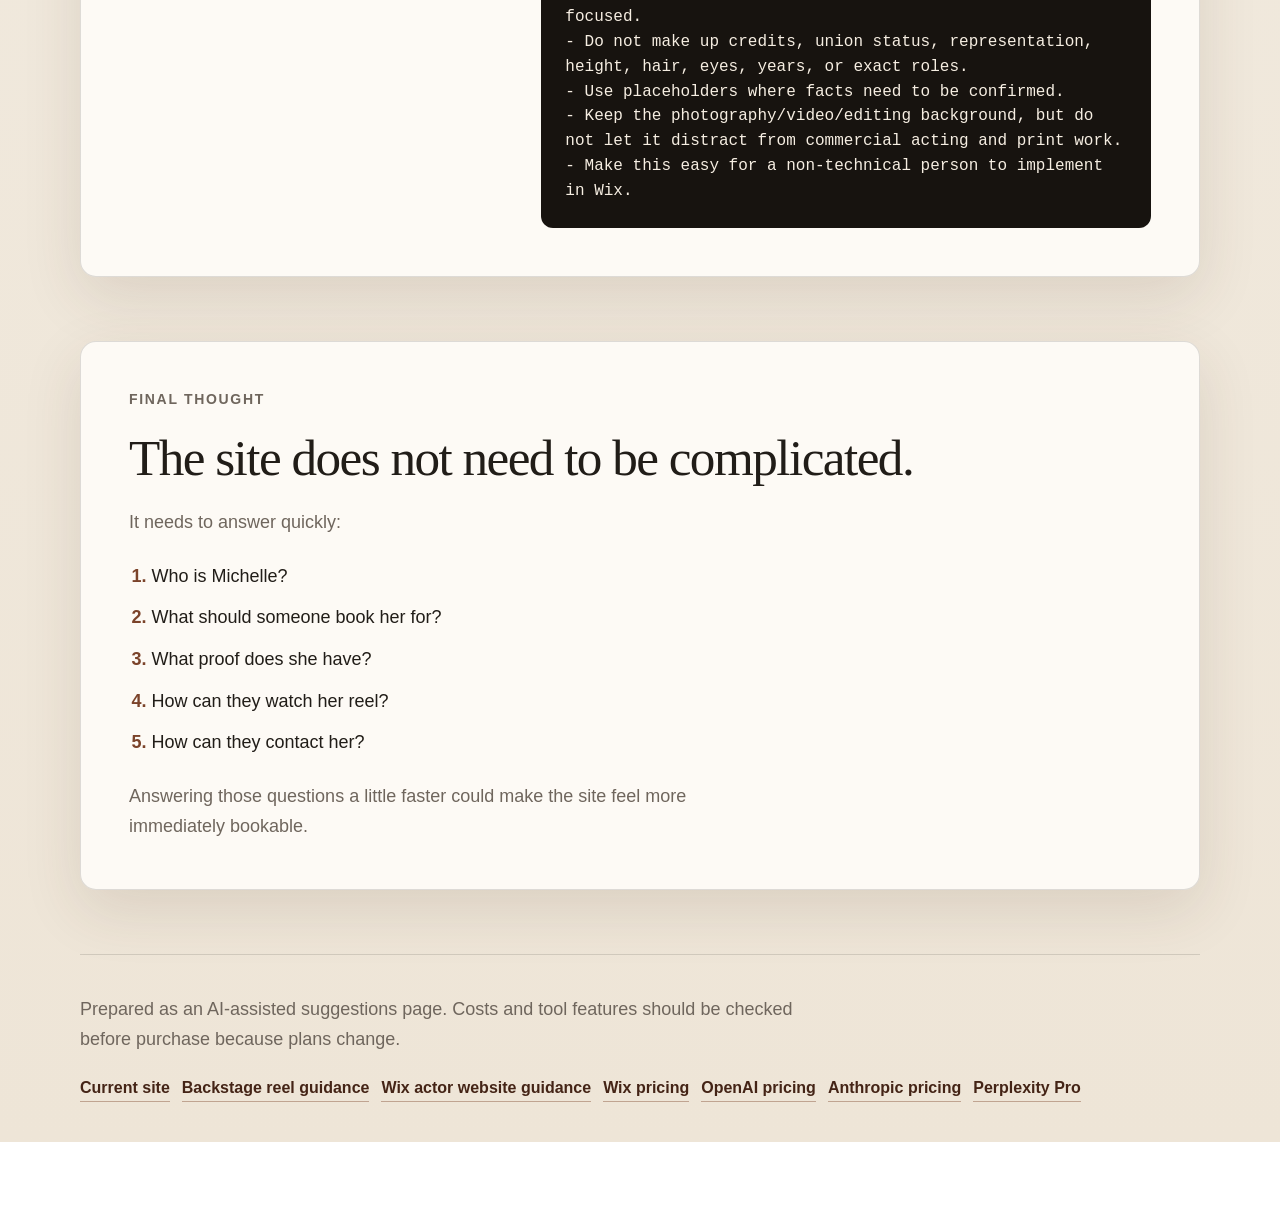
==== commit 2fec5b64: "Soften framing as AI-assisted suggestions" ====
--- a/index.html
+++ b/index.html
@@ -3,16 +3,16 @@
   <head>
     <meta charset="UTF-8" />
     <meta name="viewport" content="width=device-width, initial-scale=1.0" />
-    <title>Michelle Krueger Portfolio Site Uplift Handoff</title>
+    <title>Michelle Krueger Portfolio Site Suggestions</title>
     <meta
       name="description"
-      content="A practical, cost-conscious portfolio site handoff for Michelle Krueger with recommended changes, AI options, costs, limitations, and a copy/paste prompt."
+      content="AI-assisted portfolio site suggestions for Michelle Krueger with optional improvements, AI options, costs, limitations, and a copy/paste prompt."
     />
     <meta name="robots" content="noindex,nofollow,noarchive" />
-    <meta property="og:title" content="Michelle Krueger Portfolio Site Uplift Handoff" />
+    <meta property="og:title" content="Michelle Krueger Portfolio Site Suggestions" />
     <meta
       property="og:description"
-      content="What to change, why it matters, and how Michelle can use affordable AI tools to improve her Wix portfolio."
+      content="Optional suggestions, why they may help, and how Michelle can use affordable AI tools to evolve her Wix portfolio."
     />
     <meta property="og:type" content="article" />
     <link rel="preconnect" href="https://api.fontshare.com" />
@@ -27,16 +27,16 @@
 
     <header class="page-header">
       <div class="header-inner">
-        <p class="kicker">Practical portfolio handoff</p>
-        <h1>Michelle Krueger Portfolio Site Uplift</h1>
+        <p class="kicker">AI-assisted portfolio suggestions</p>
+        <h1>Michelle Krueger Portfolio Site Suggestions</h1>
         <p class="intro">
-          Chris had your current portfolio site reviewed and created a visual example mockup. The goal
-          is not to criticize the work. The work is strong. The opportunity is to make the site
-          communicate faster and more clearly so casting directors, producers, brands, and agents
-          immediately understand what you do and how to contact you.
+          Chris used AI to take an outside look at your current portfolio site and create a visual
+          example mockup. This is not meant to say the site is bad. The work is strong, and the point is
+          simply to share a few possible ways the site could evolve so casting directors, producers,
+          brands, and agents understand your strongest booking opportunities even faster.
         </p>
         <div class="header-actions" aria-label="Quick links">
-          <a class="button primary" href="#changes">What to change</a>
+          <a class="button primary" href="#changes">Suggestions</a>
           <a class="button secondary" href="#ai-options">AI options</a>
           <a class="button secondary" href="#prompt">Copy/paste prompt</a>
         </div>
@@ -45,8 +45,8 @@
           <h2>Open these links directly.</h2>
           <ul class="link-list">
             <li>
-              <strong>Handoff document:</strong>
-              <a href="./">Michelle Krueger Site Handoff</a>
+              <strong>Suggestions document:</strong>
+              <a href="./">Michelle Krueger Site Suggestions</a>
             </li>
             <li>
               <strong>Example mockup:</strong>
@@ -61,11 +61,11 @@
       <section class="panel copy-message" aria-labelledby="copy-message-title">
         <p class="section-label">Copy/paste message</p>
         <h2 id="copy-message-title">Send this text to Michelle.</h2>
-        <pre><code>Hey Michelle, I had your portfolio site reviewed with the goal of helping it attract more commercial acting, print, and bilingual booking opportunities.
-
-I’m not suggesting you need a complicated rebuild. The main opportunity is to make the site clearer faster: who you are, what someone should book you for, what proof you have, where the reel is, and how to contact you.
-
-Here’s a short handoff with recommended changes, low-cost AI options, and a copy/paste prompt you can use in Wix AI, ChatGPT, Claude, or Perplexity:
+        <pre><code>Hey Michelle, I used AI to take an outside look at your portfolio site with the goal of thinking through possible ways to help it attract more commercial acting, print, and bilingual booking opportunities.
+
+This is not meant to suggest the site is bad. Your work is strong. I just wanted to share a few optional ideas for how the site could evolve and how you could use AI to make those updates without needing a big budget or a technical rebuild.
+
+Here’s a short suggestions page with possible improvements, low-cost AI options, and a copy/paste prompt you can use in Wix AI, ChatGPT, Claude, or Perplexity:
 https://powellness1985.github.io/michelle-portfolio-handoff/
 
 I also had an example mockup made so you can see the direction visually. This is only an example concept, not your official site:
@@ -78,9 +78,10 @@
           <h2 id="mockup-title">Use the mockup as direction, not final production.</h2>
         </div>
         <p>
-          There is a separate mockup link showing an example redesign direction. It is not Michelle’s
-          official site and it is not final production code. It is meant to show the kind of structure,
-          hierarchy, and positioning that would make the portfolio easier to understand.
+          There is a separate mockup link showing one possible redesign direction. It is not Michelle’s
+          official site, it is not final production code, and it is not meant to imply the current site is
+          wrong. It is simply a visual example of how structure, hierarchy, and positioning could be
+          adjusted if she wants to make the booking path more immediate.
         </p>
         <p>
           Open the example here:
@@ -97,8 +98,8 @@
 
       <section class="content-grid" aria-labelledby="main-recommendation">
         <div class="section-heading">
-          <p class="section-label">Main recommendation</p>
-          <h2 id="main-recommendation">Lead with the clearest booking identity.</h2>
+          <p class="section-label">Positioning idea</p>
+          <h2 id="main-recommendation">Consider leading with the clearest booking identity.</h2>
         </div>
         <div class="copy">
           <blockquote>
@@ -106,30 +107,31 @@
             Commercial Actor &amp; Print Talent | English/Spanish | Austin / LA-ready
           </blockquote>
           <p>
-            Right now, the site shows several identities at once: actor, print talent, photographer,
-            videographer, editor, and producer. Those can all be true, but the site should first answer
-            one question: <strong>“What should I book Michelle for?”</strong>
+            The current site shows several real strengths at once: actor, print talent, photographer,
+            videographer, editor, and producer. Those can all stay part of the story, but one possible
+            improvement is to help a busy visitor answer one question quickly:
+            <strong>“What could I book Michelle for?”</strong>
           </p>
           <p>
-            For this site, the answer should be commercial acting, print, lifestyle, spokesperson, and
-            bilingual English/Spanish work.
+            A practical direction could be to lead with commercial acting, print, lifestyle,
+            spokesperson, and bilingual English/Spanish work.
           </p>
         </div>
       </section>
 
       <section class="content-grid" id="changes" aria-labelledby="changes-title">
         <div class="section-heading">
-          <p class="section-label">What to change</p>
-          <h2 id="changes-title">Seven updates that would make the site work harder.</h2>
+          <p class="section-label">Suggestions</p>
+          <h2 id="changes-title">Seven optional updates that could help the site work harder.</h2>
         </div>
         <div class="cards">
           <article class="card">
             <span>01</span>
             <h3>Make “Work” the homepage.</h3>
             <p>
-              Rename “Work” to “Home” and make it a true landing page. The current homepage leads with
-              a Post-Production/Editor Reel, which makes the site feel more like an editing portfolio
-              than an on-camera talent portfolio.
+              Consider renaming “Work” to “Home” and making it a true landing page. Because the current
+              homepage leads with a Post-Production/Editor Reel, a new visitor may first read the site as
+              an editing portfolio instead of an on-camera talent portfolio.
             </p>
           </article>
           <article class="card">
@@ -146,7 +148,7 @@
             <h3>Show brand names as proof.</h3>
             <p>
               Commercial credits like American Express, KFC, Vivo, Zenu, Diners Club, Esan, Galletas
-              Artesanales La Victoria, and Alicorp Ali should be visible before someone clicks a video.
+              Artesanales La Victoria, and Alicorp Ali could be visible before someone clicks a video.
             </p>
           </article>
           <article class="card">
@@ -161,17 +163,18 @@
             <span>05</span>
             <h3>Move Photography out of the main path.</h3>
             <p>
-              Product, maternity, children, interiors, and family photography can confuse the booking
-              message. Keep it separate as “Behind the Camera” or “Photography Services.”
+              Product, maternity, children, interiors, and family photography show range, but they may
+              pull attention away from the booking message. One option is to keep them separate as
+              “Behind the Camera” or “Photography Services.”
             </p>
           </article>
           <article class="card">
             <span>06</span>
             <h3>Add Resume and Contact pages.</h3>
             <p>
-              Actor/talent sites should make headshot, reel, resume, and contact easy to find. Add a
-              downloadable resume, location, languages, union status, representation if applicable, and
-              a simple contact path.
+              Actor/talent sites often make headshot, reel, resume, and contact easy to find. A Resume
+              and Contact page could include location, languages, union status, representation if
+              applicable, and a simple contact path.
             </p>
           </article>
           <article class="card">
@@ -275,8 +278,8 @@
       </section>
 
       <section class="panel recommendation" aria-labelledby="recommendation-title">
-        <p class="section-label">Simple recommendation</p>
-        <h2 id="recommendation-title">Start free. Pay for Wix before premium AI.</h2>
+        <p class="section-label">Simple path</p>
+        <h2 id="recommendation-title">Start free. Consider paying for Wix before premium AI.</h2>
         <ol class="steps">
           <li>Use Wix AI, ChatGPT Free, Claude Free, or Perplexity Free first.</li>
           <li>Pay for Wix before paying for a premium AI tool.</li>
@@ -343,13 +346,13 @@
           <li>How can they watch her reel?</li>
           <li>How can they contact her?</li>
         </ol>
-        <p>That alone would make the site much stronger.</p>
+        <p>Answering those questions a little faster could make the site feel more immediately bookable.</p>
       </section>
     </main>
 
     <footer class="footer">
       <p>
-        Prepared as a practical example handoff. Costs and tool features should be checked before
+        Prepared as an AI-assisted suggestions page. Costs and tool features should be checked before
         purchase because plans change.
       </p>
       <nav aria-label="Sources">
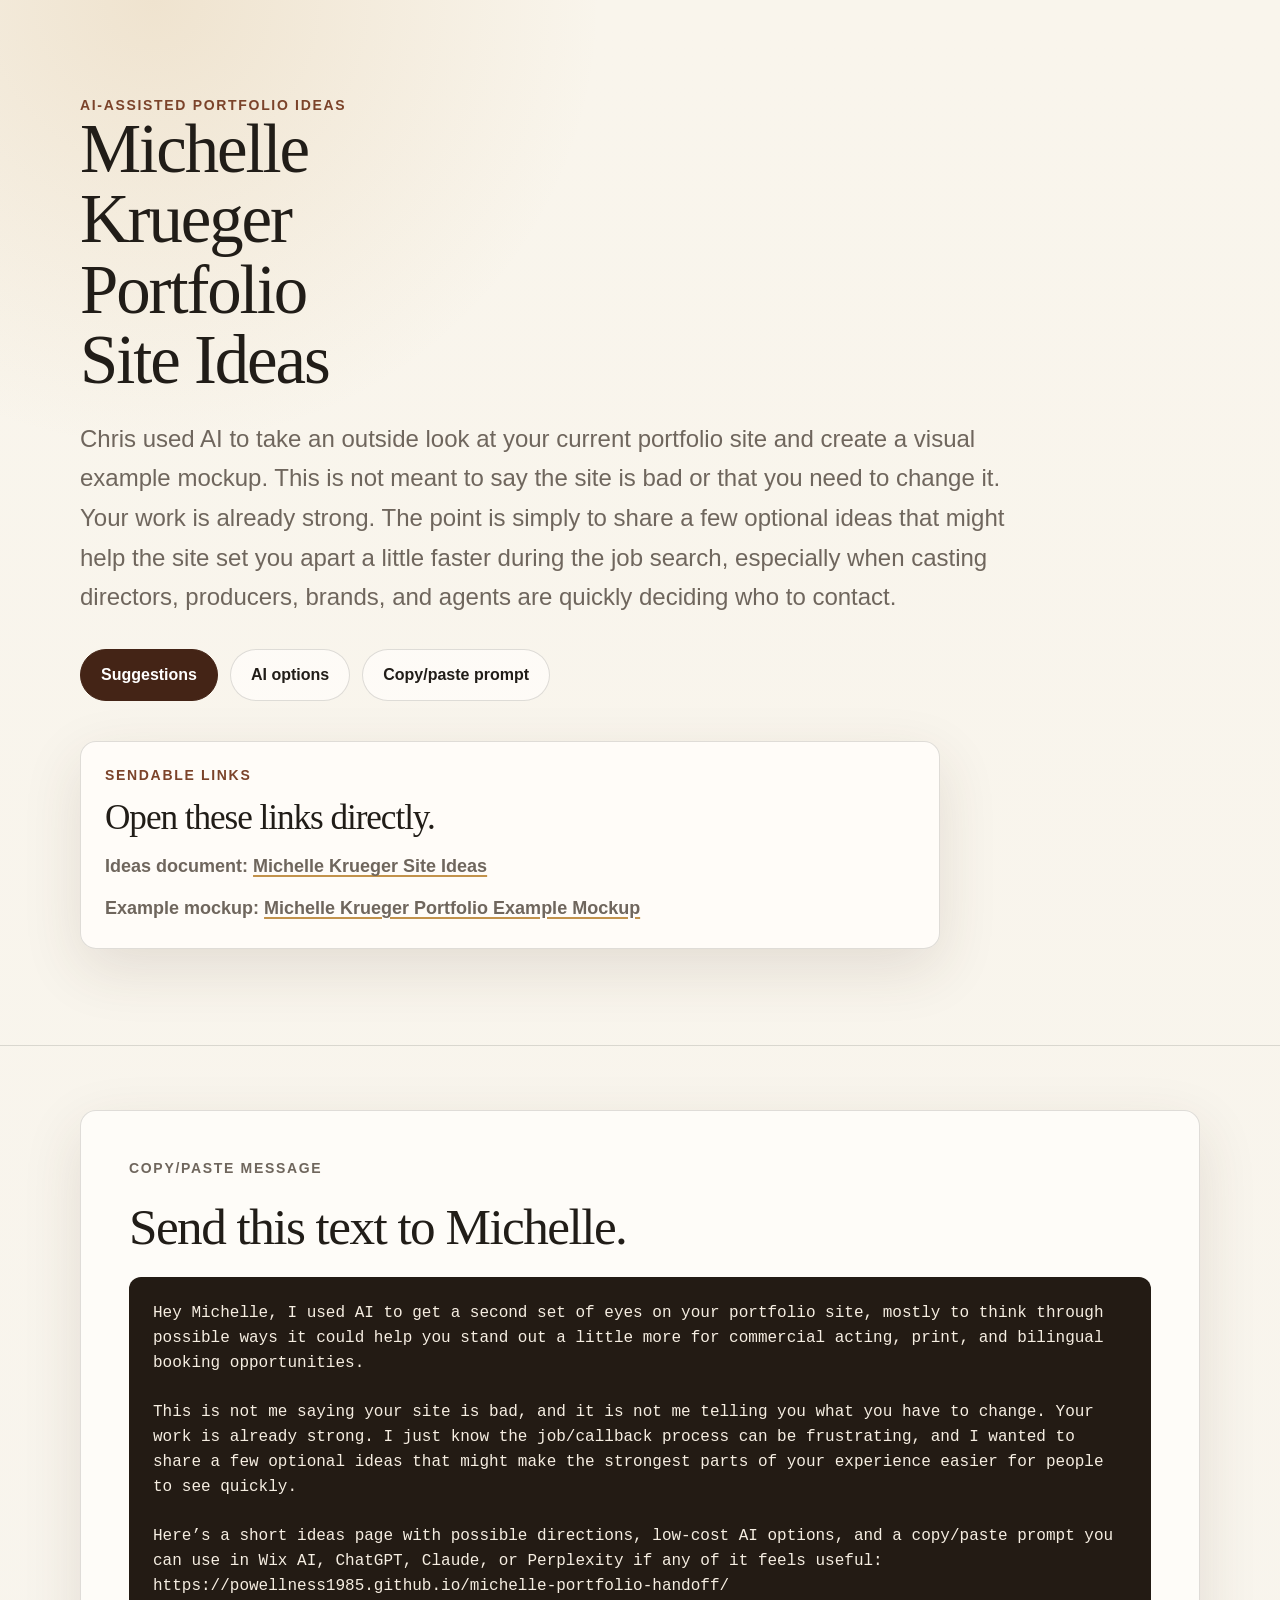
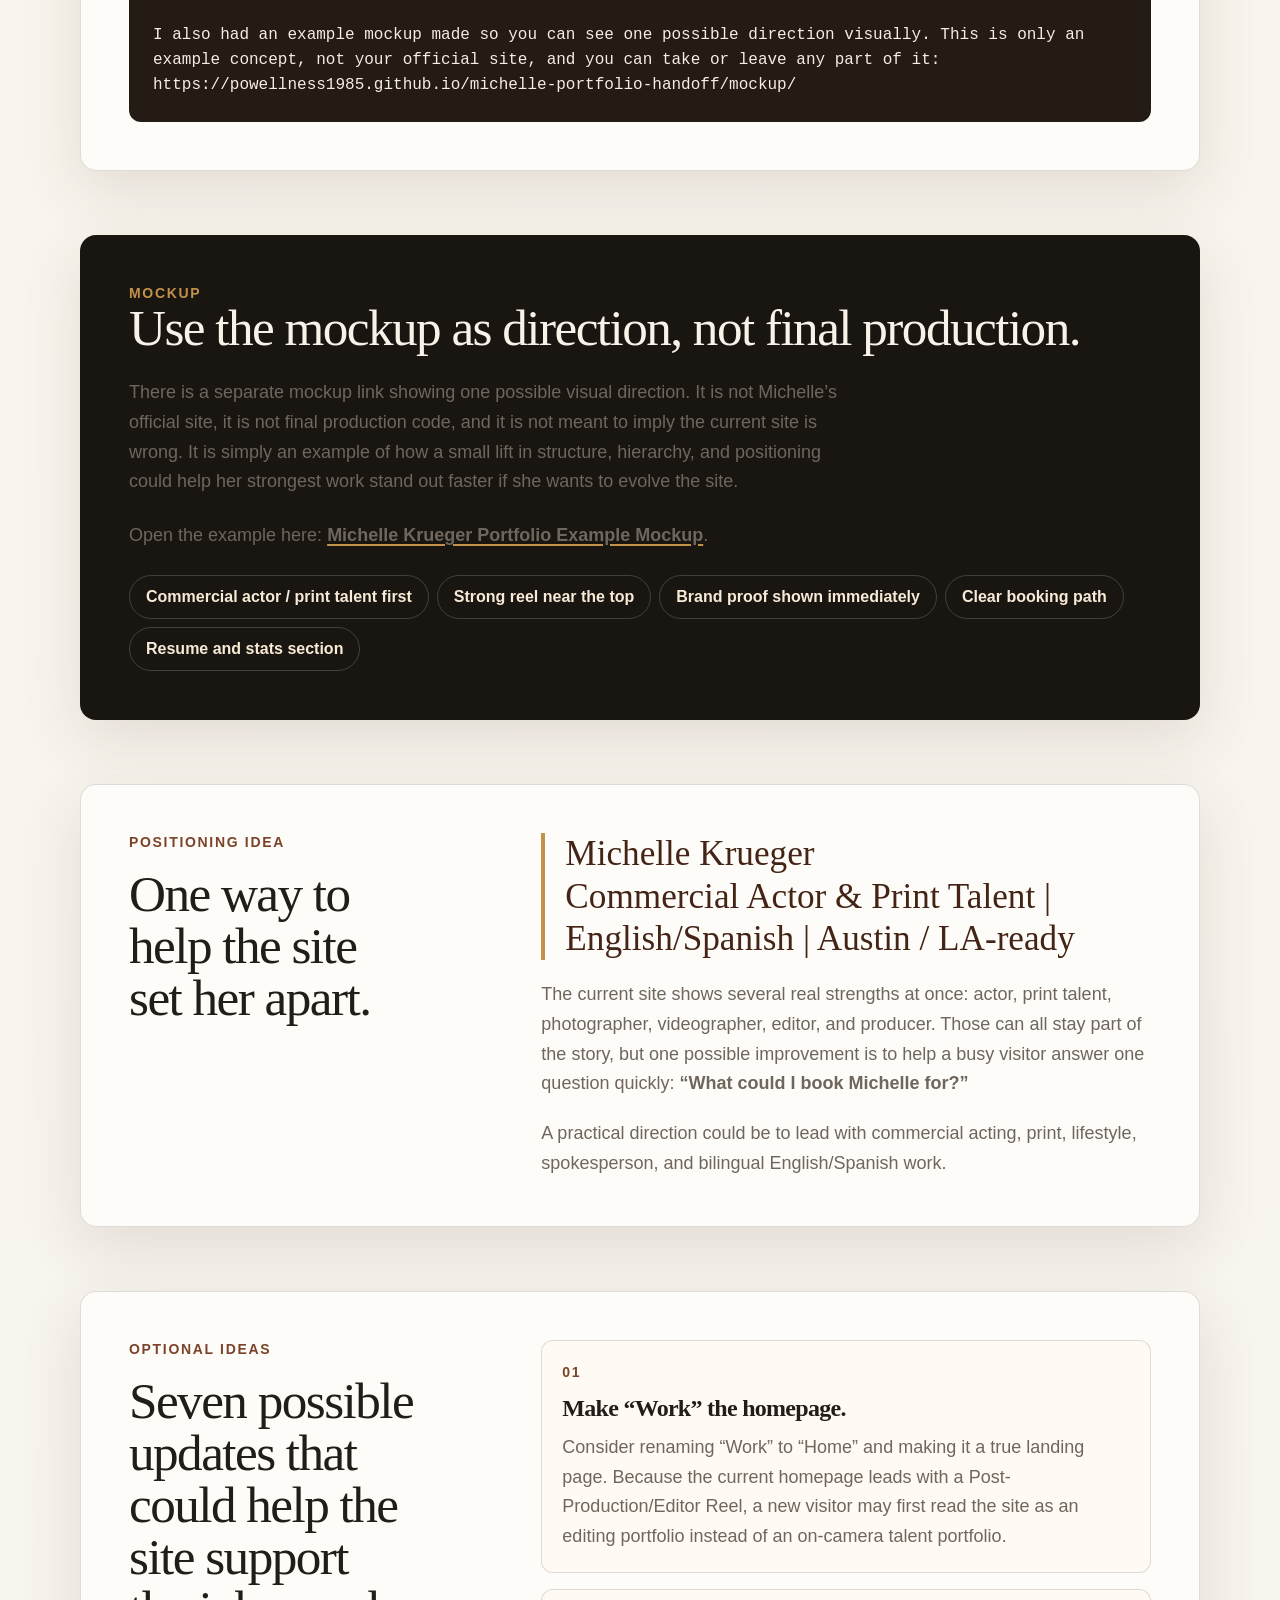
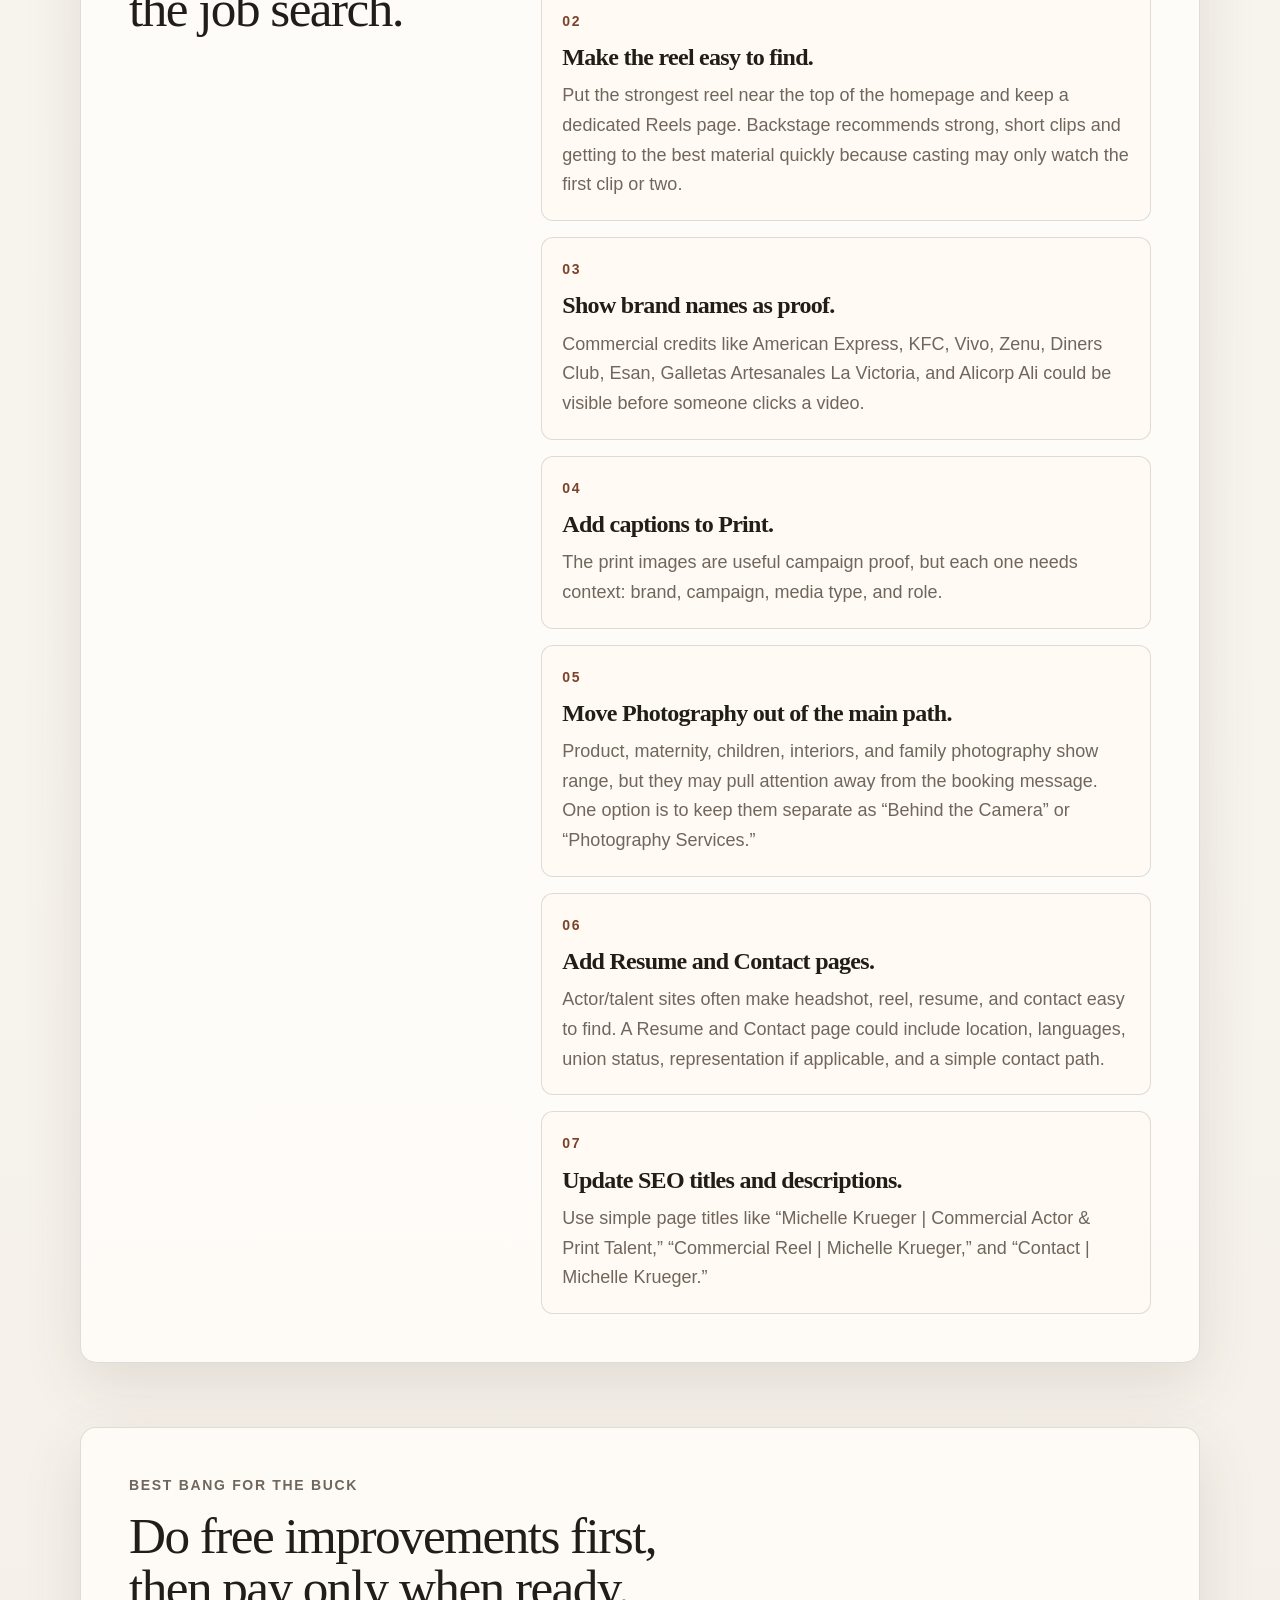
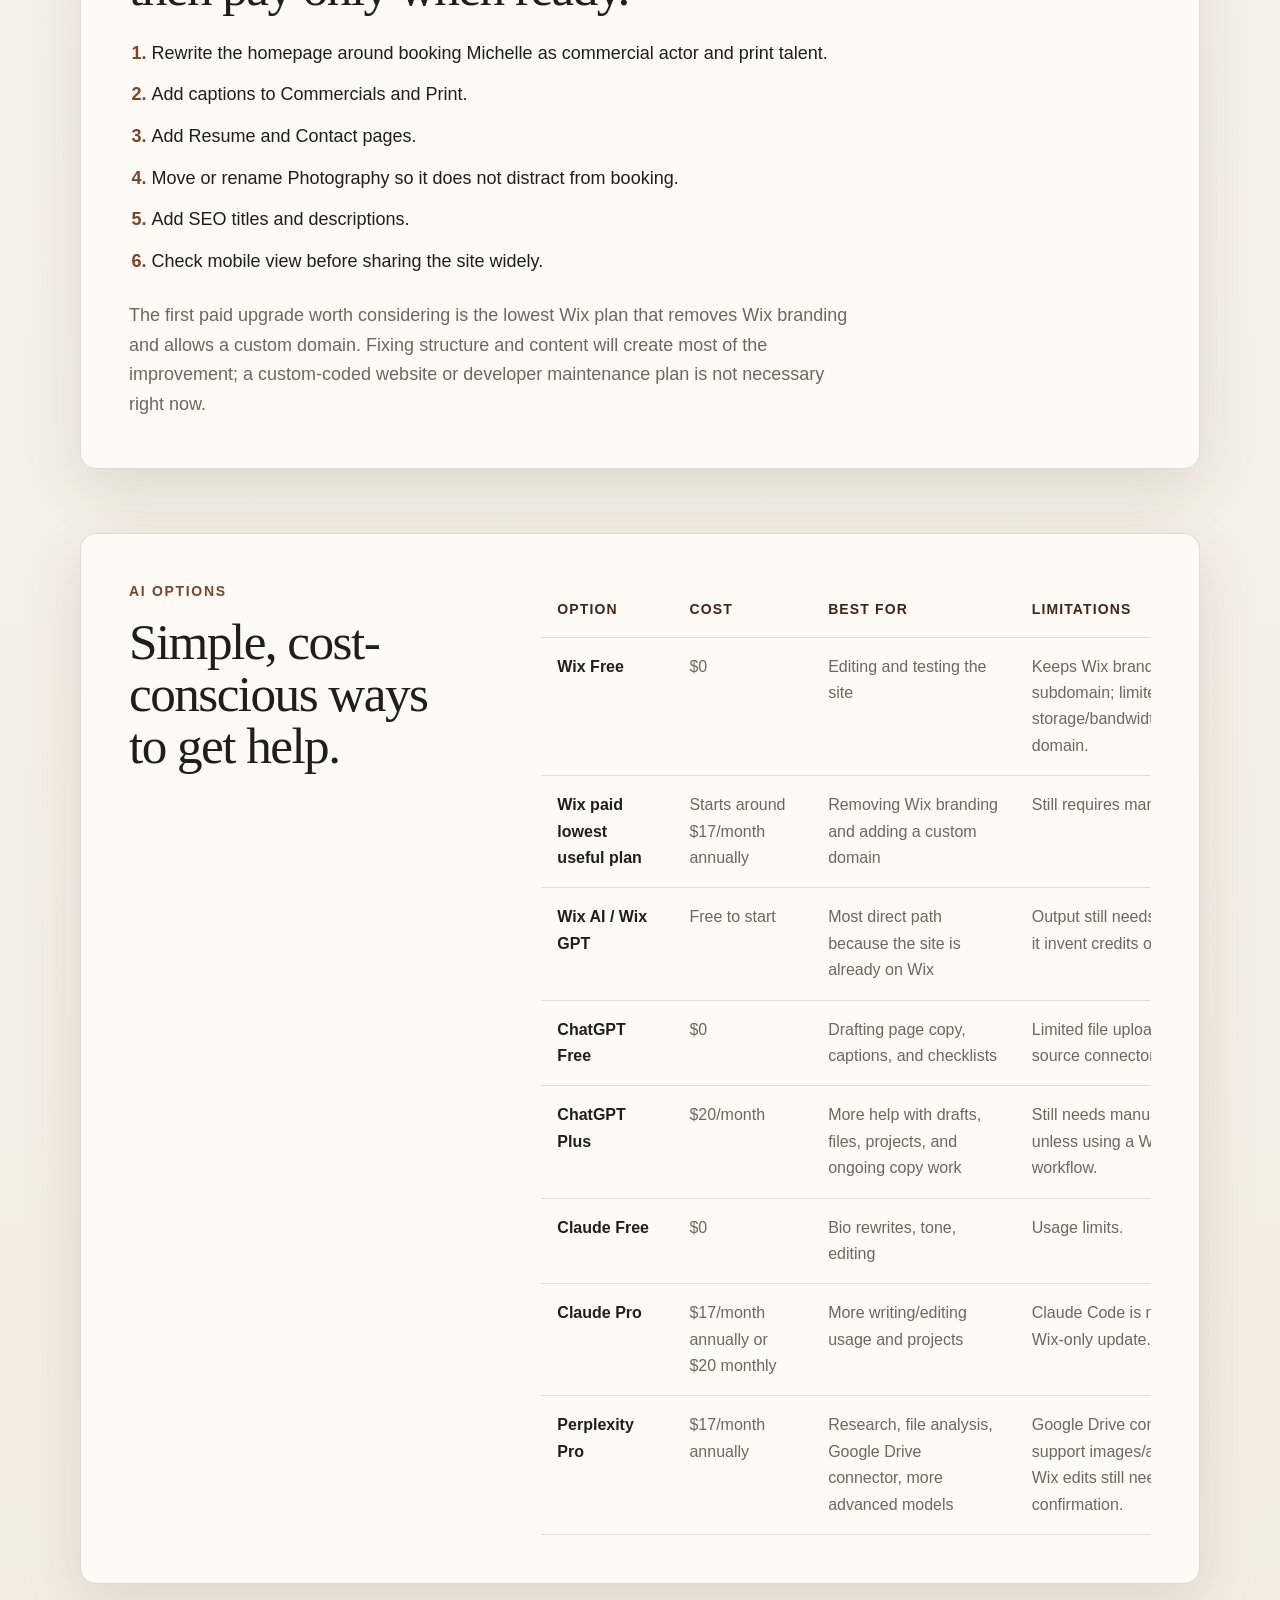
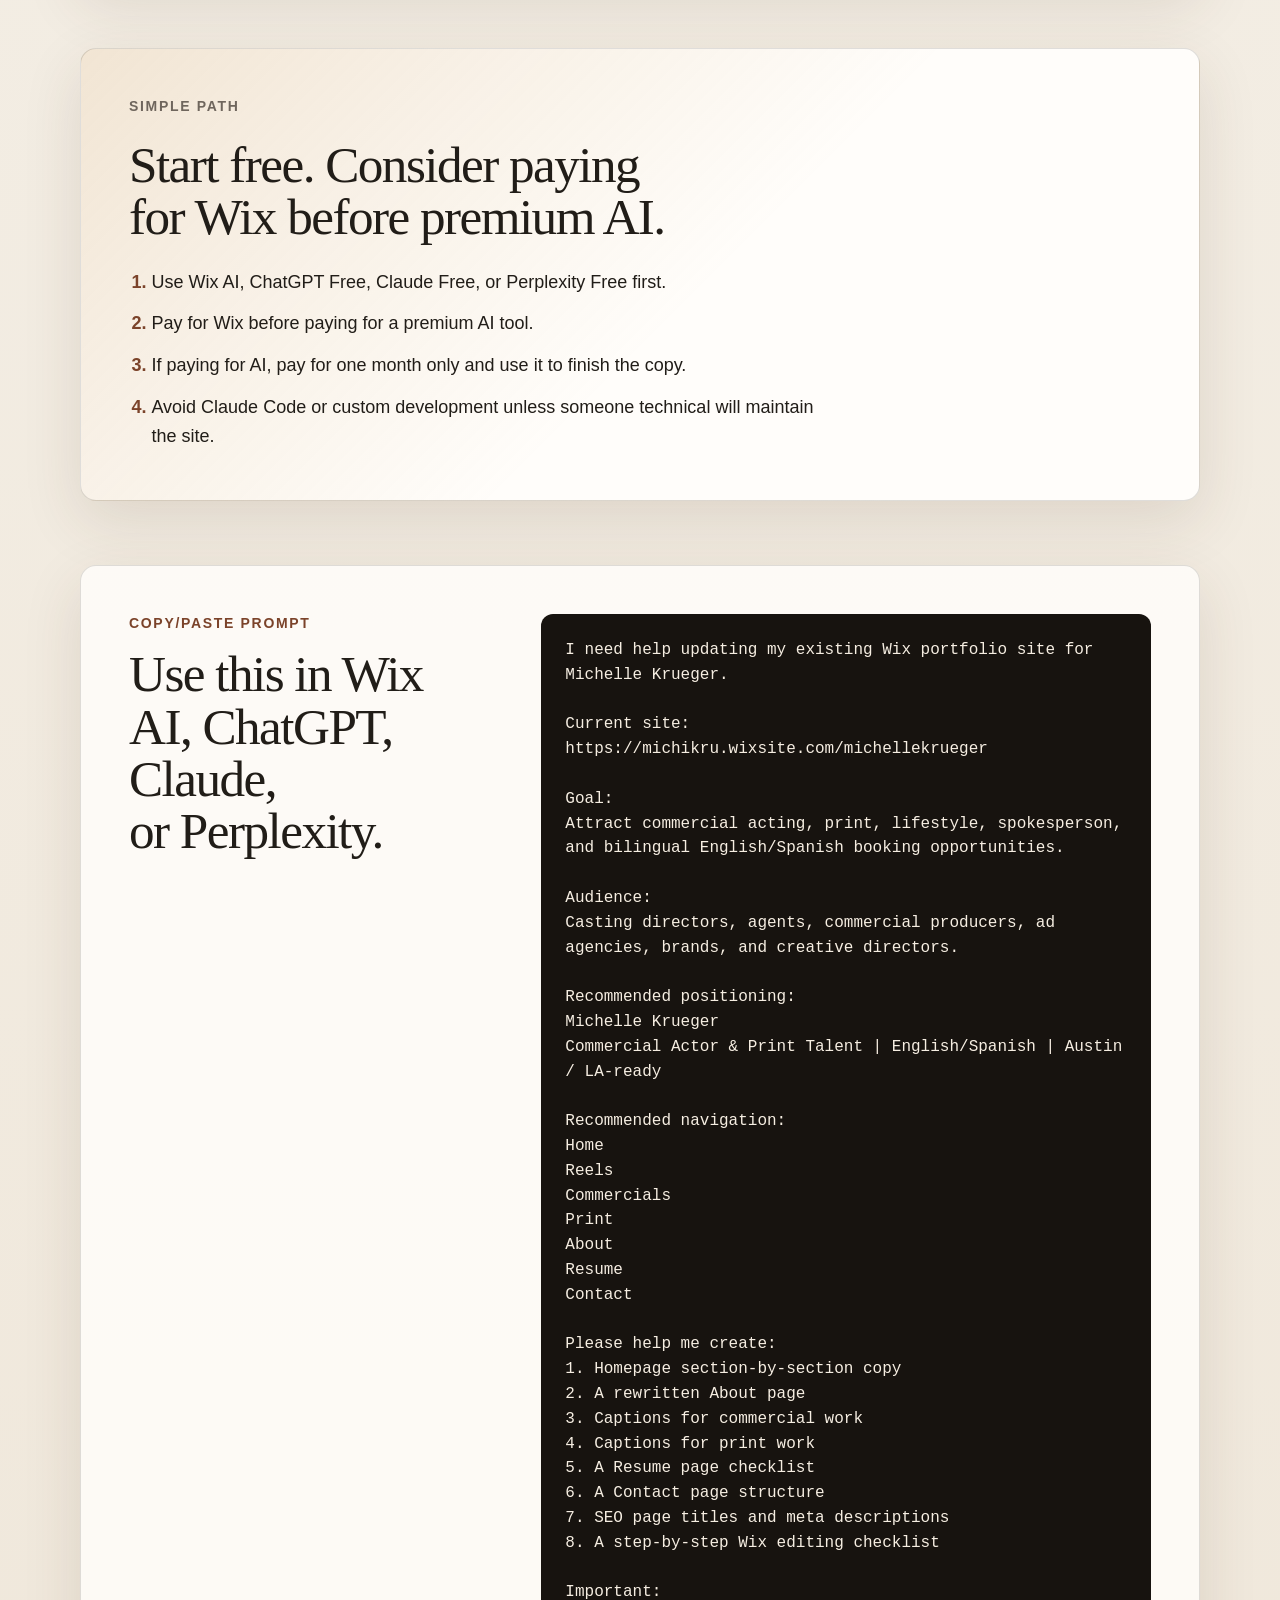
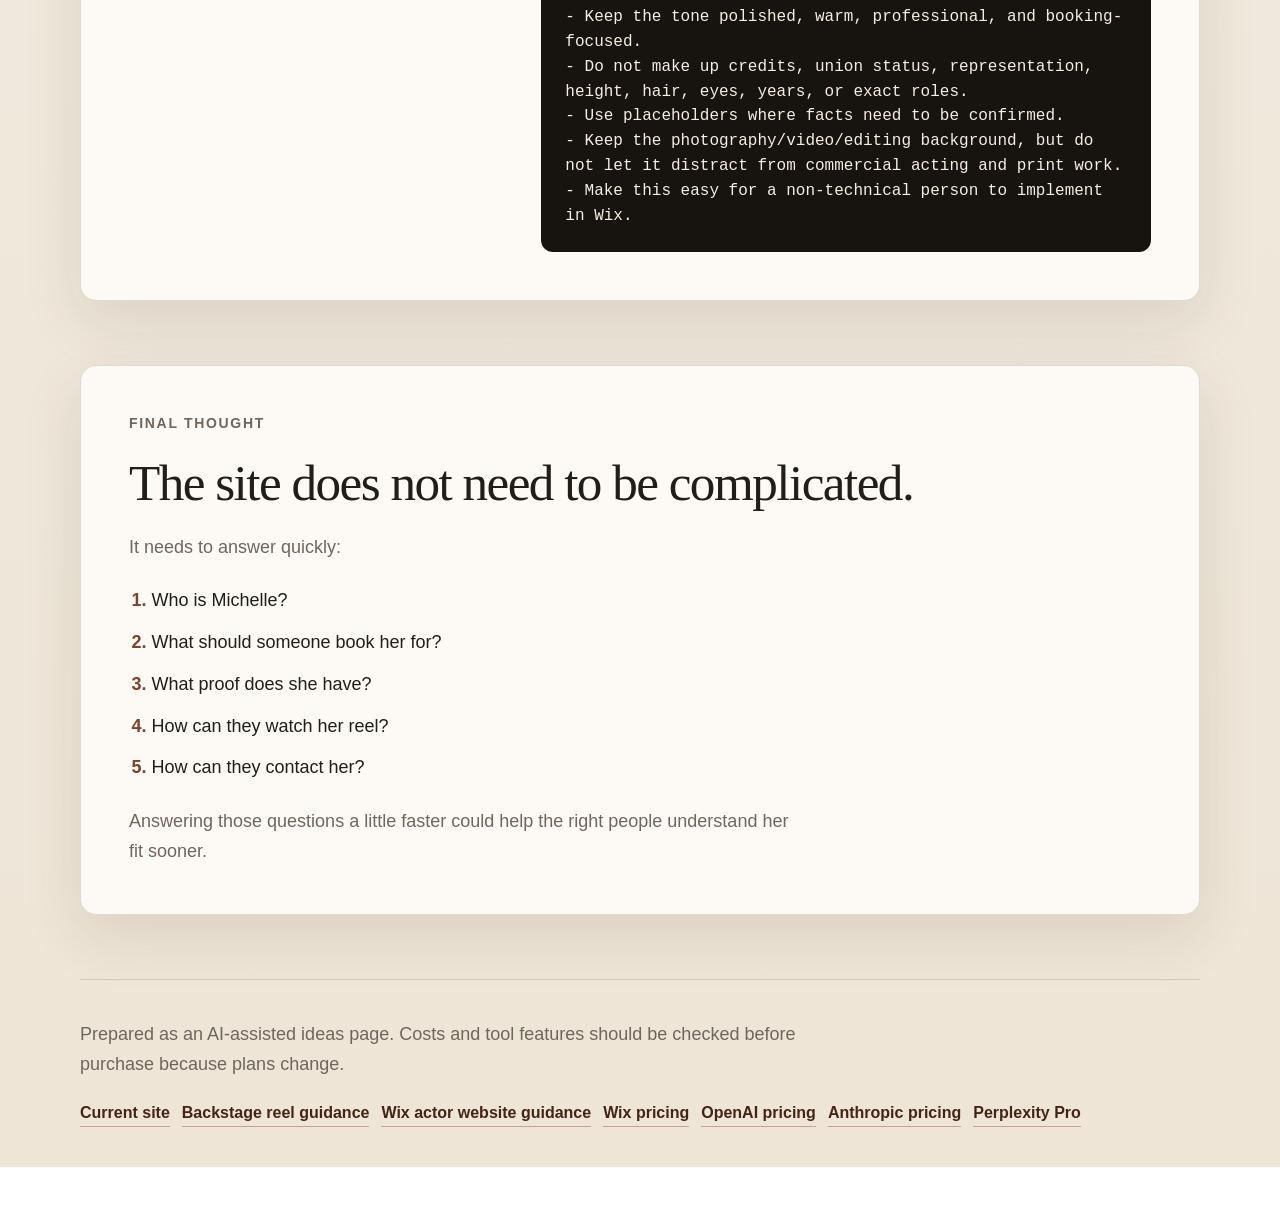
==== commit 396ff510: "Reframe as supportive optional ideas" ====
--- a/index.html
+++ b/index.html
@@ -3,16 +3,16 @@
   <head>
     <meta charset="UTF-8" />
     <meta name="viewport" content="width=device-width, initial-scale=1.0" />
-    <title>Michelle Krueger Portfolio Site Suggestions</title>
+    <title>Michelle Krueger Portfolio Site Ideas</title>
     <meta
       name="description"
-      content="AI-assisted portfolio site suggestions for Michelle Krueger with optional improvements, AI options, costs, limitations, and a copy/paste prompt."
+      content="AI-assisted portfolio site ideas for Michelle Krueger with optional ways to help the site stand out, AI options, costs, limitations, and a copy/paste prompt."
     />
     <meta name="robots" content="noindex,nofollow,noarchive" />
-    <meta property="og:title" content="Michelle Krueger Portfolio Site Suggestions" />
+    <meta property="og:title" content="Michelle Krueger Portfolio Site Ideas" />
     <meta
       property="og:description"
-      content="Optional suggestions, why they may help, and how Michelle can use affordable AI tools to evolve her Wix portfolio."
+      content="Optional ideas, why they may help, and how Michelle can use affordable AI tools to evolve her Wix portfolio if she wants to."
     />
     <meta property="og:type" content="article" />
     <link rel="preconnect" href="https://api.fontshare.com" />
@@ -27,13 +27,14 @@
 
     <header class="page-header">
       <div class="header-inner">
-        <p class="kicker">AI-assisted portfolio suggestions</p>
-        <h1>Michelle Krueger Portfolio Site Suggestions</h1>
+        <p class="kicker">AI-assisted portfolio ideas</p>
+        <h1>Michelle Krueger Portfolio Site Ideas</h1>
         <p class="intro">
           Chris used AI to take an outside look at your current portfolio site and create a visual
-          example mockup. This is not meant to say the site is bad. The work is strong, and the point is
-          simply to share a few possible ways the site could evolve so casting directors, producers,
-          brands, and agents understand your strongest booking opportunities even faster.
+          example mockup. This is not meant to say the site is bad or that you need to change it. Your
+          work is already strong. The point is simply to share a few optional ideas that might help the
+          site set you apart a little faster during the job search, especially when casting directors,
+          producers, brands, and agents are quickly deciding who to contact.
         </p>
         <div class="header-actions" aria-label="Quick links">
           <a class="button primary" href="#changes">Suggestions</a>
@@ -45,8 +46,8 @@
           <h2>Open these links directly.</h2>
           <ul class="link-list">
             <li>
-              <strong>Suggestions document:</strong>
-              <a href="./">Michelle Krueger Site Suggestions</a>
+              <strong>Ideas document:</strong>
+              <a href="./">Michelle Krueger Site Ideas</a>
             </li>
             <li>
               <strong>Example mockup:</strong>
@@ -61,14 +62,14 @@
       <section class="panel copy-message" aria-labelledby="copy-message-title">
         <p class="section-label">Copy/paste message</p>
         <h2 id="copy-message-title">Send this text to Michelle.</h2>
-        <pre><code>Hey Michelle, I used AI to take an outside look at your portfolio site with the goal of thinking through possible ways to help it attract more commercial acting, print, and bilingual booking opportunities.
-
-This is not meant to suggest the site is bad. Your work is strong. I just wanted to share a few optional ideas for how the site could evolve and how you could use AI to make those updates without needing a big budget or a technical rebuild.
-
-Here’s a short suggestions page with possible improvements, low-cost AI options, and a copy/paste prompt you can use in Wix AI, ChatGPT, Claude, or Perplexity:
+        <pre><code>Hey Michelle, I used AI to get a second set of eyes on your portfolio site, mostly to think through possible ways it could help you stand out a little more for commercial acting, print, and bilingual booking opportunities.
+
+This is not me saying your site is bad, and it is not me telling you what you have to change. Your work is already strong. I just know the job/callback process can be frustrating, and I wanted to share a few optional ideas that might make the strongest parts of your experience easier for people to see quickly.
+
+Here’s a short ideas page with possible directions, low-cost AI options, and a copy/paste prompt you can use in Wix AI, ChatGPT, Claude, or Perplexity if any of it feels useful:
 https://powellness1985.github.io/michelle-portfolio-handoff/
 
-I also had an example mockup made so you can see the direction visually. This is only an example concept, not your official site:
+I also had an example mockup made so you can see one possible direction visually. This is only an example concept, not your official site, and you can take or leave any part of it:
 https://powellness1985.github.io/michelle-portfolio-handoff/mockup/</code></pre>
       </section>
 
@@ -78,10 +79,10 @@
           <h2 id="mockup-title">Use the mockup as direction, not final production.</h2>
         </div>
         <p>
-          There is a separate mockup link showing one possible redesign direction. It is not Michelle’s
+          There is a separate mockup link showing one possible visual direction. It is not Michelle’s
           official site, it is not final production code, and it is not meant to imply the current site is
-          wrong. It is simply a visual example of how structure, hierarchy, and positioning could be
-          adjusted if she wants to make the booking path more immediate.
+          wrong. It is simply an example of how a small lift in structure, hierarchy, and positioning
+          could help her strongest work stand out faster if she wants to evolve the site.
         </p>
         <p>
           Open the example here:
@@ -99,7 +100,7 @@
       <section class="content-grid" aria-labelledby="main-recommendation">
         <div class="section-heading">
           <p class="section-label">Positioning idea</p>
-          <h2 id="main-recommendation">Consider leading with the clearest booking identity.</h2>
+          <h2 id="main-recommendation">One way to help the site set her apart.</h2>
         </div>
         <div class="copy">
           <blockquote>
@@ -121,8 +122,8 @@
 
       <section class="content-grid" id="changes" aria-labelledby="changes-title">
         <div class="section-heading">
-          <p class="section-label">Suggestions</p>
-          <h2 id="changes-title">Seven optional updates that could help the site work harder.</h2>
+          <p class="section-label">Optional ideas</p>
+          <h2 id="changes-title">Seven possible updates that could help the site support the job search.</h2>
         </div>
         <div class="cards">
           <article class="card">
@@ -346,13 +347,13 @@
           <li>How can they watch her reel?</li>
           <li>How can they contact her?</li>
         </ol>
-        <p>Answering those questions a little faster could make the site feel more immediately bookable.</p>
+        <p>Answering those questions a little faster could help the right people understand her fit sooner.</p>
       </section>
     </main>
 
     <footer class="footer">
       <p>
-        Prepared as an AI-assisted suggestions page. Costs and tool features should be checked before
+        Prepared as an AI-assisted ideas page. Costs and tool features should be checked before
         purchase because plans change.
       </p>
       <nav aria-label="Sources">
